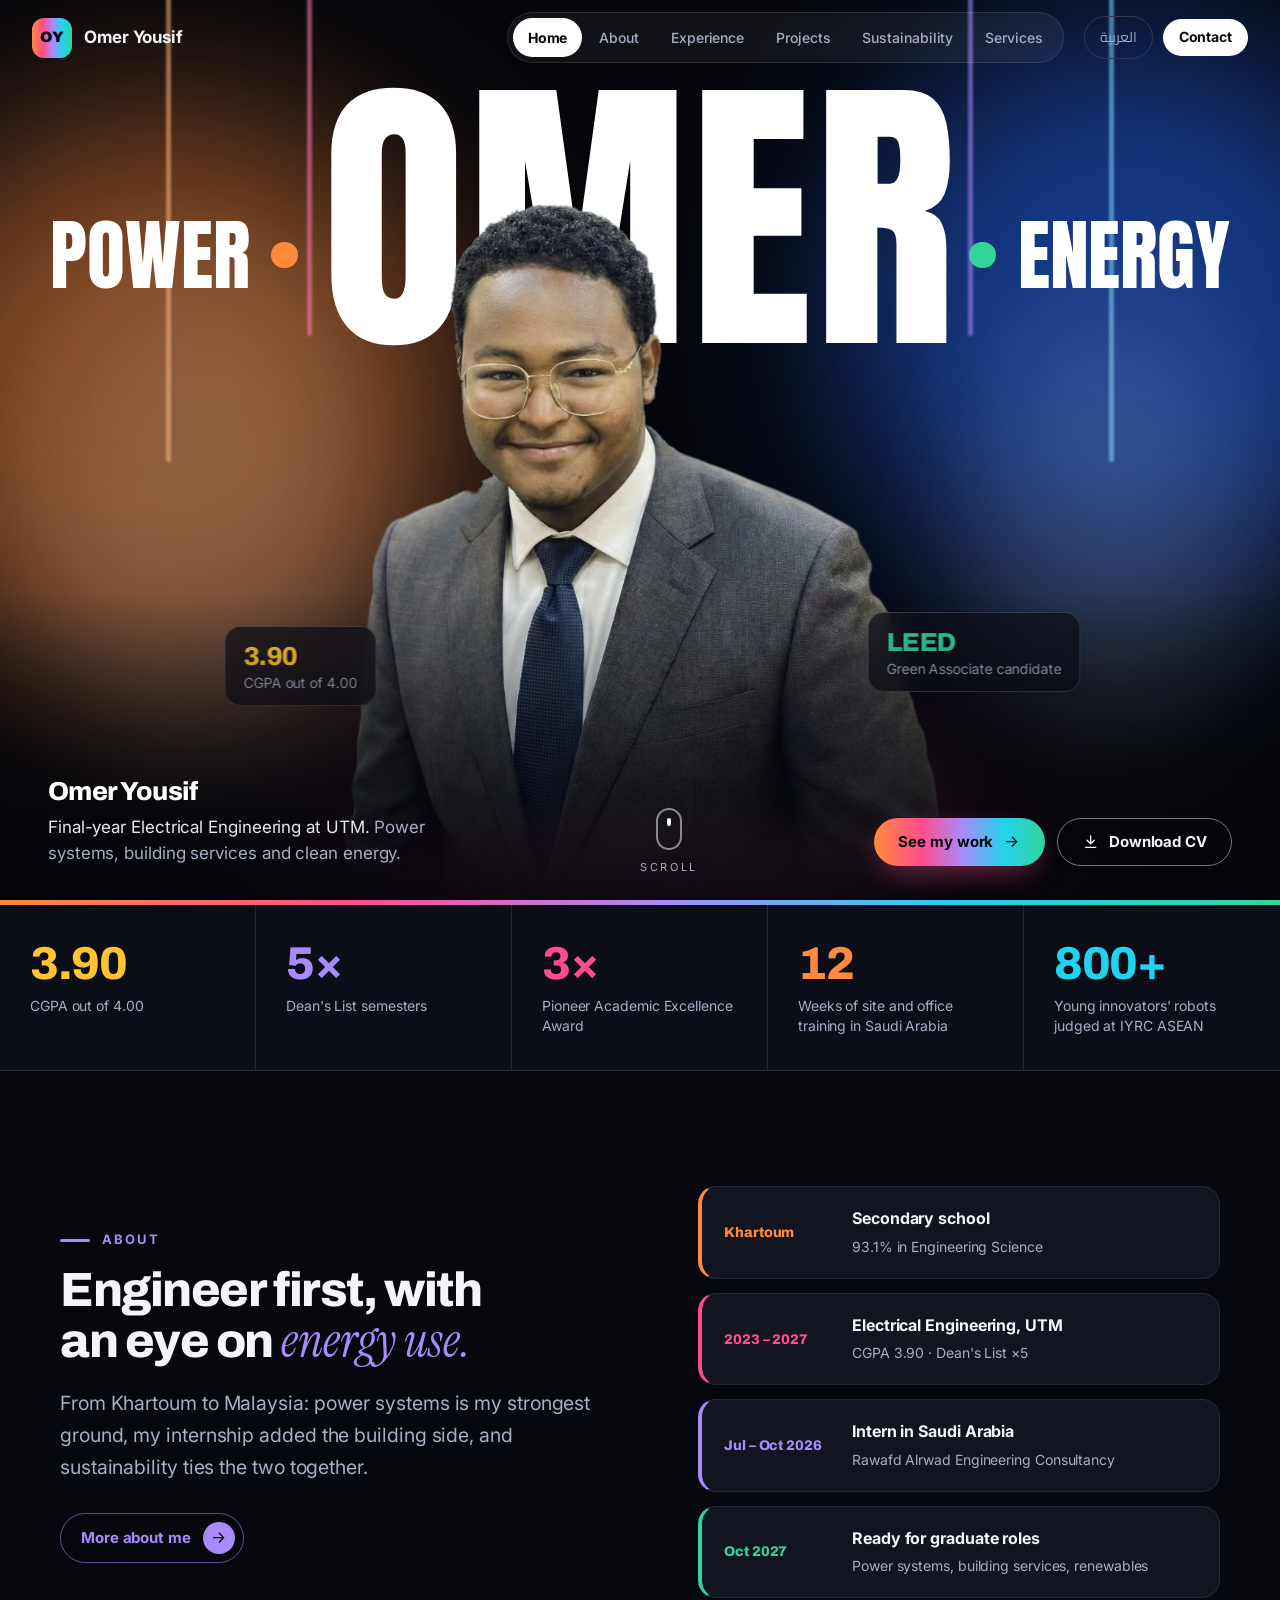
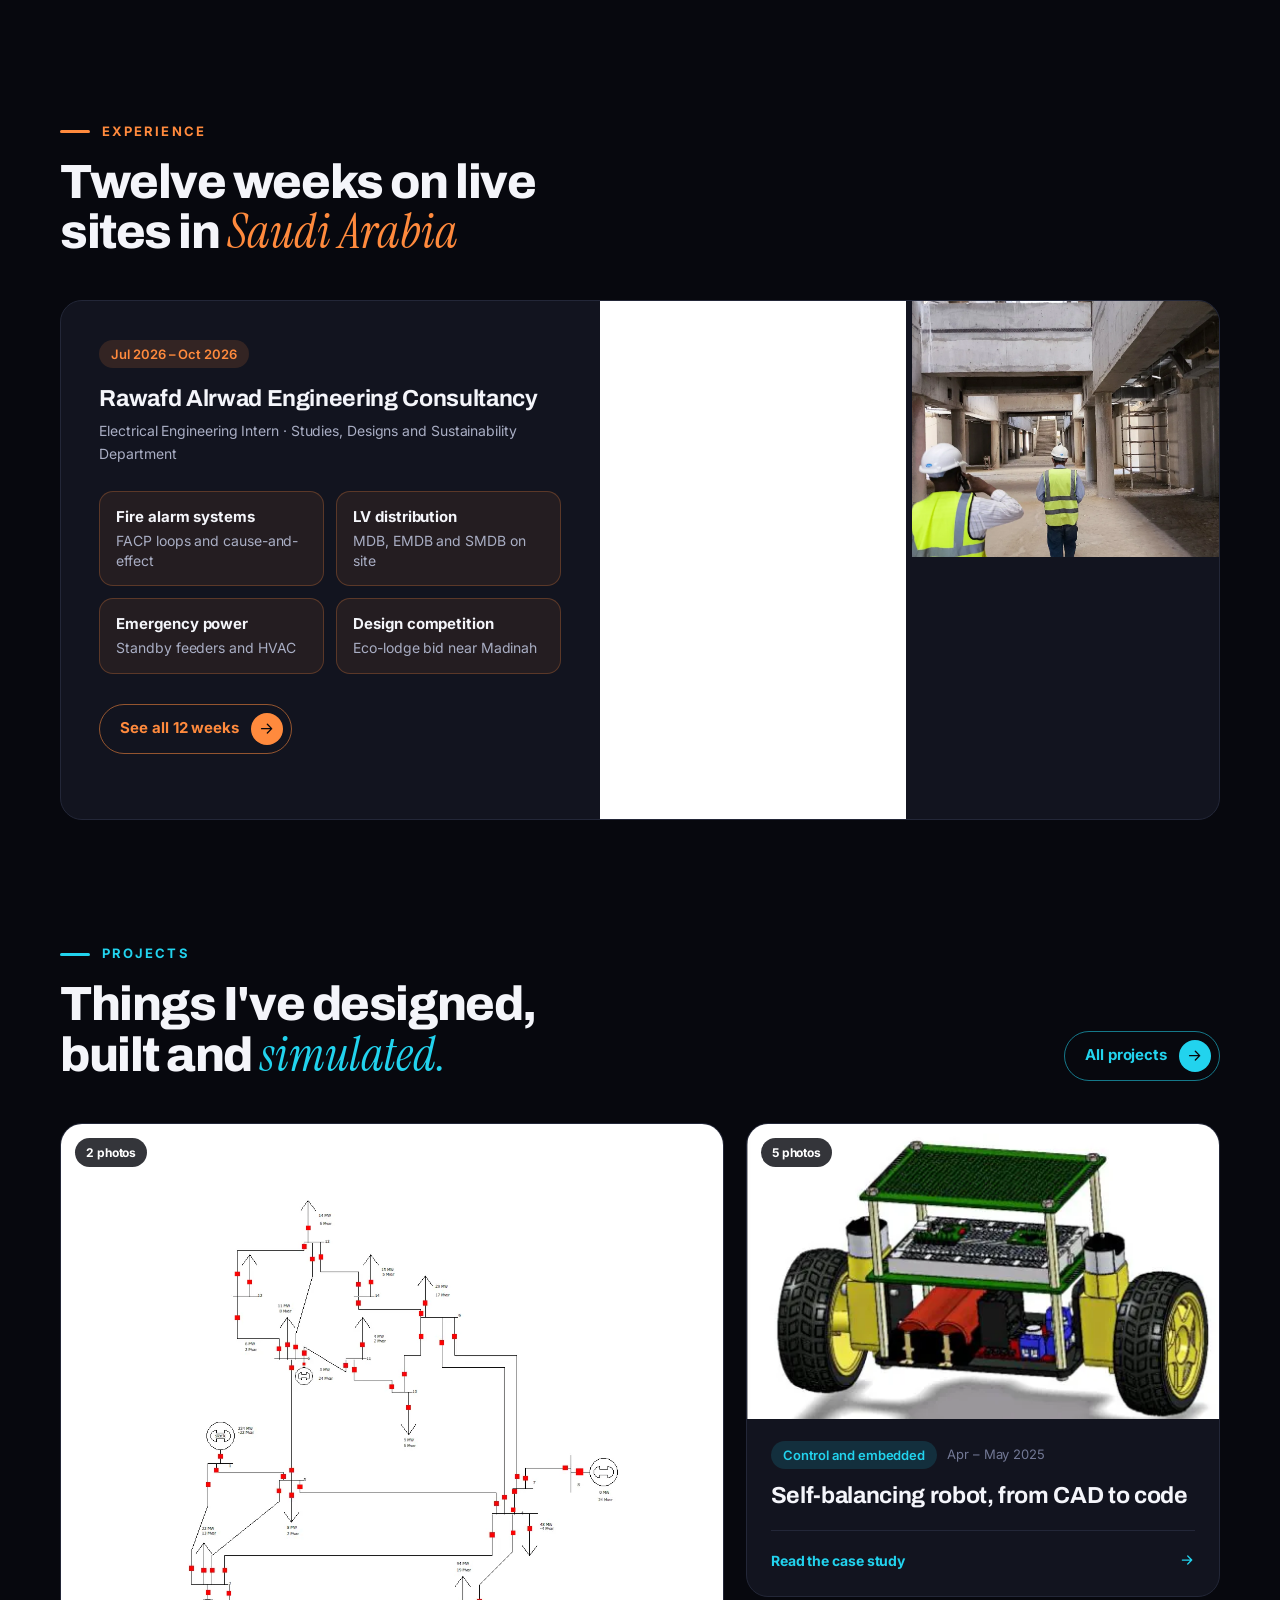
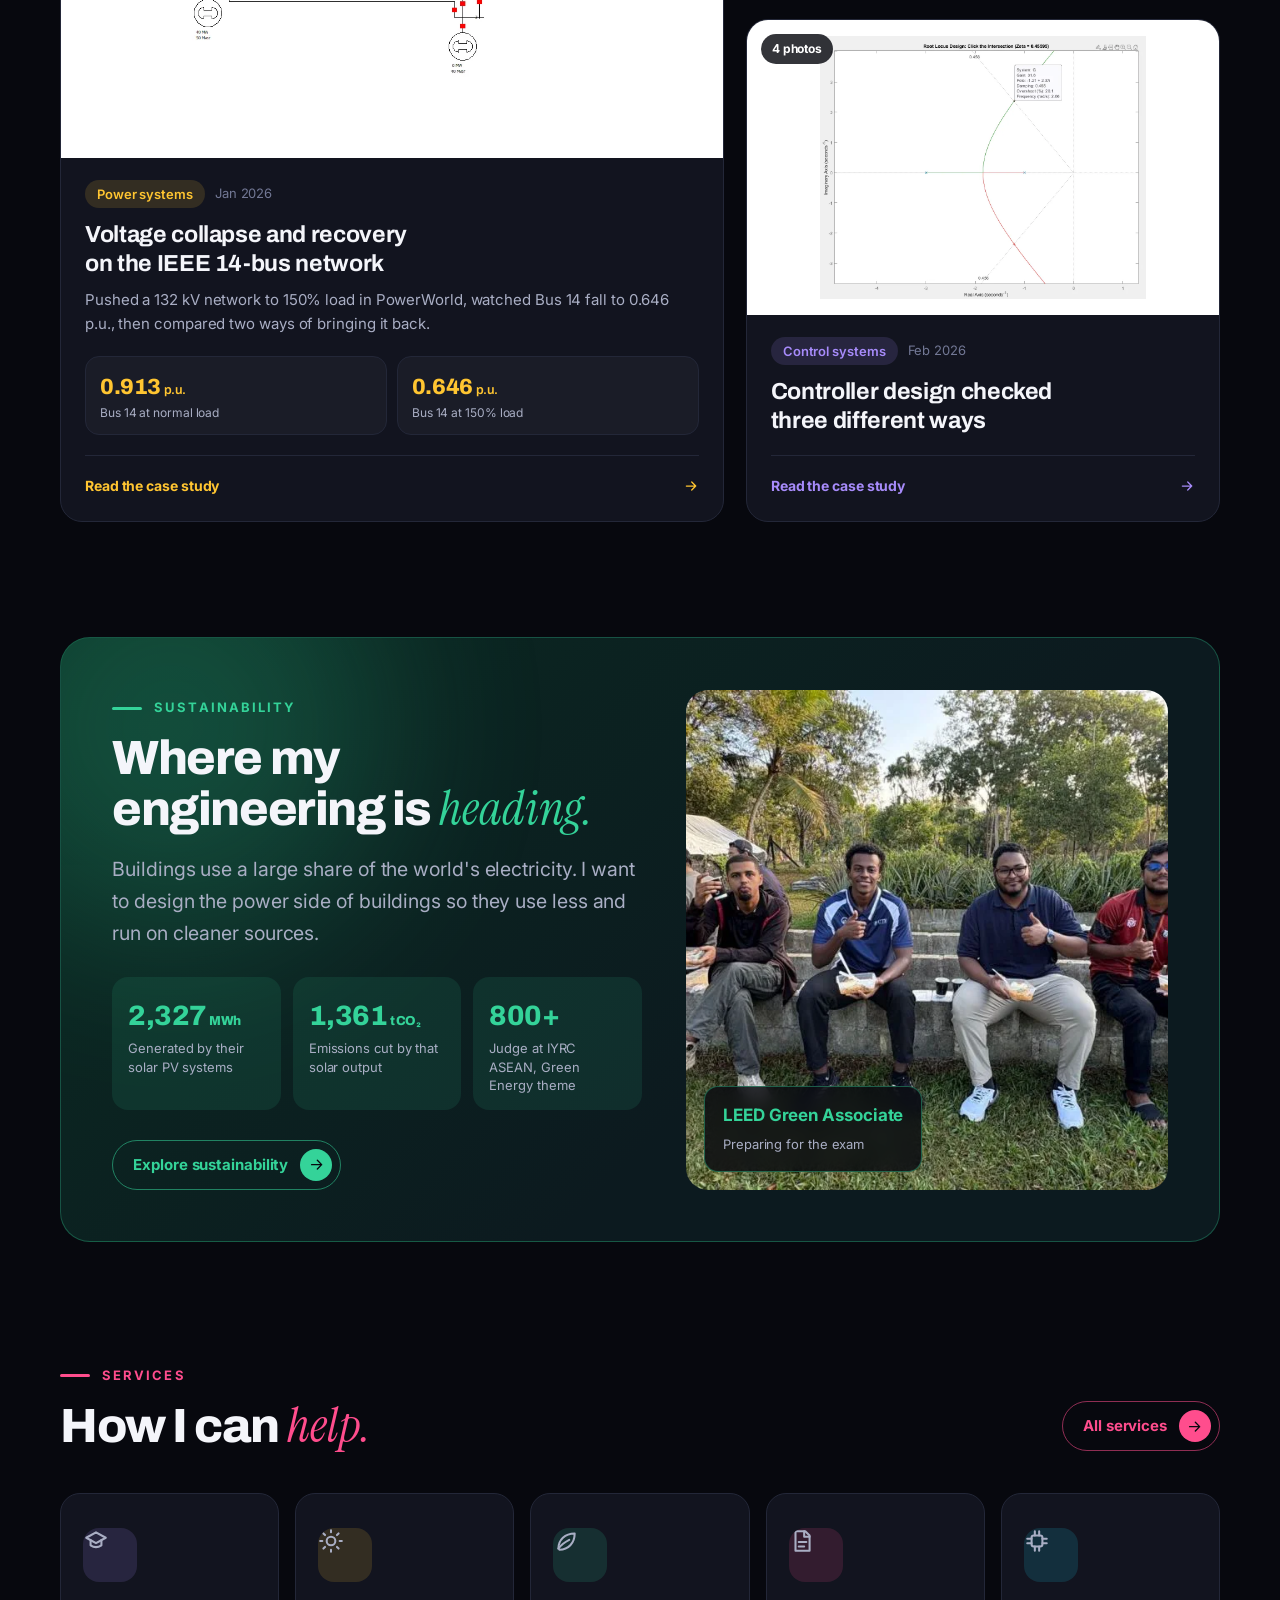
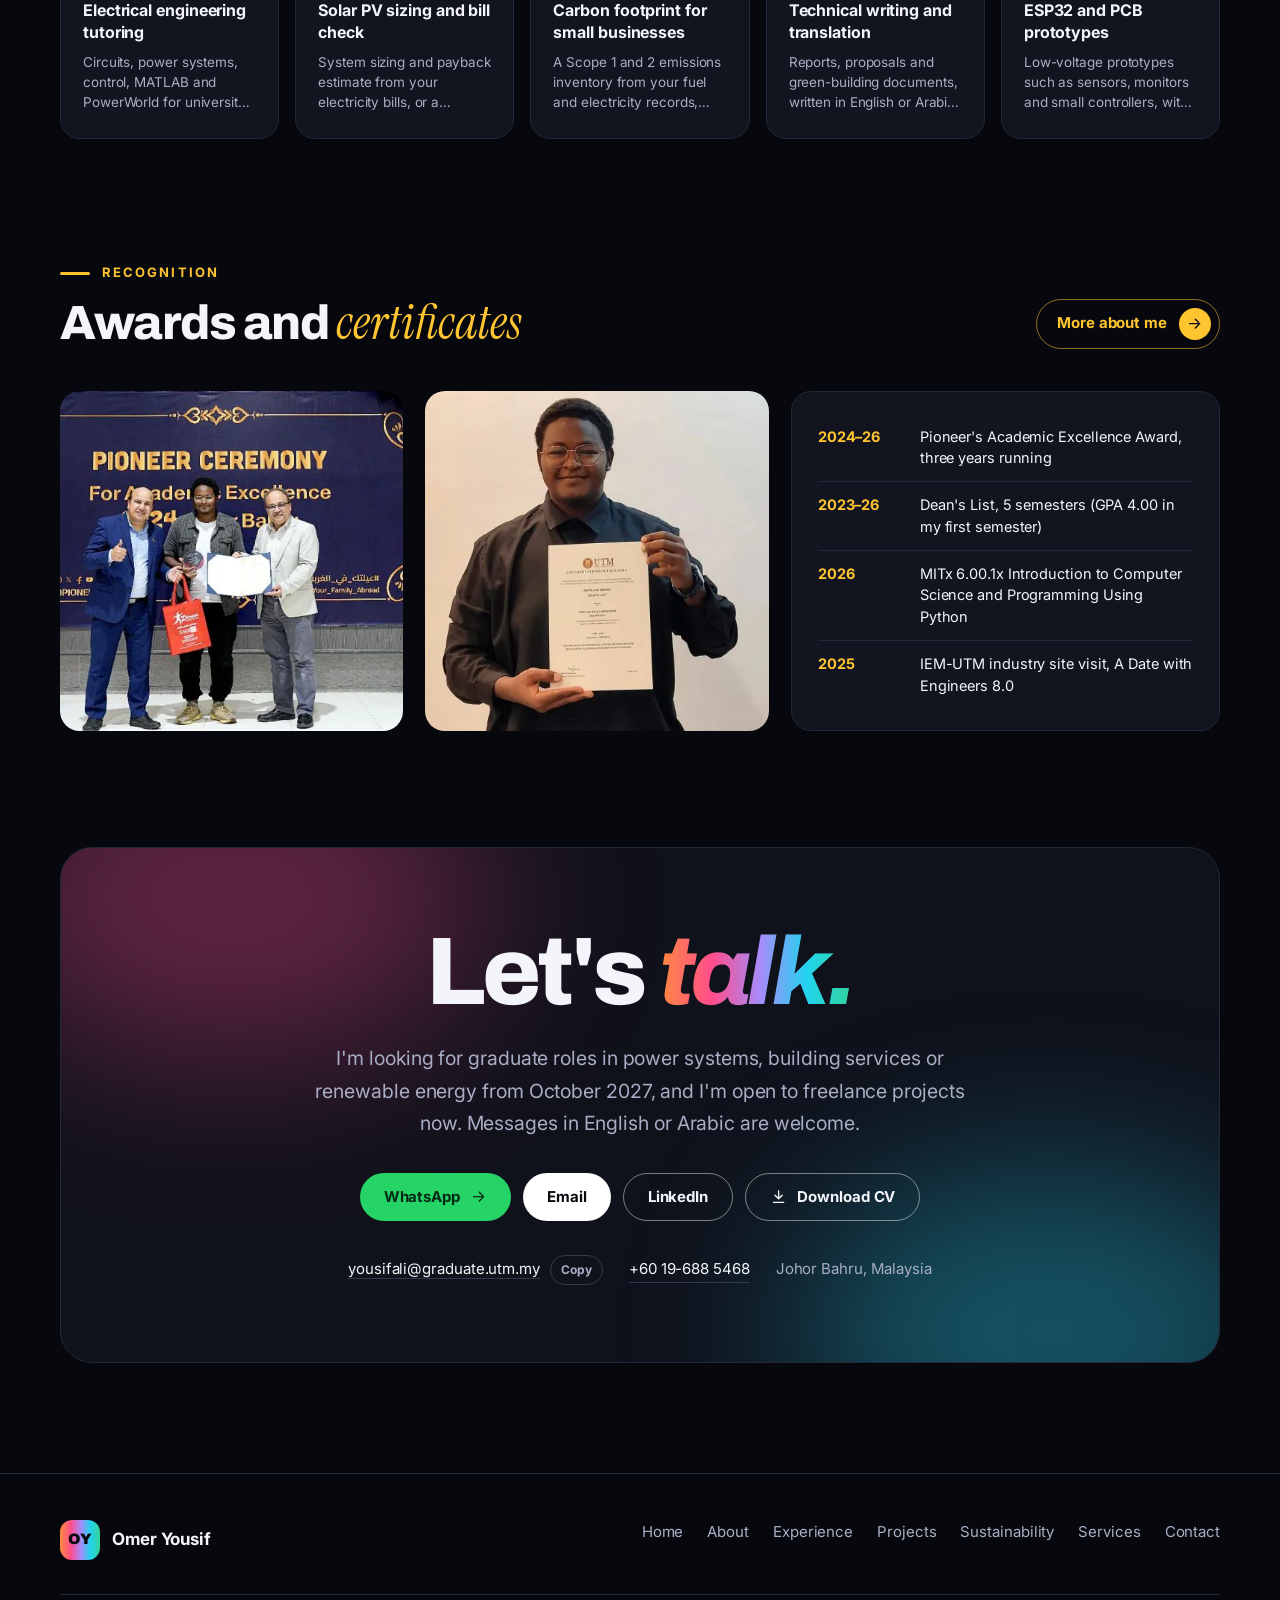
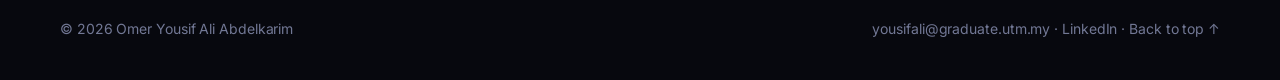
==== index.html @ eba4b4bf "Publish portfolio website" ====
<!doctype html>
<html lang="en" dir="ltr">
<head>
<meta charset="utf-8">
<meta name="viewport" content="width=device-width, initial-scale=1, viewport-fit=cover">
<title>Omer Yousif · Electrical Engineer</title>
<meta name="description" content="Omer Yousif, final-year Electrical Engineering student at Universiti Teknologi Malaysia. Power systems, building services and clean energy.">
<meta name="theme-color" content="#07080E">
<meta property="og:title" content="Omer Yousif · Electrical Engineer">
<meta property="og:description" content="Power systems, building services and clean energy. Final-year Electrical Engineering at UTM.">
<meta property="og:image" content="assets/img/omer-portrait.webp">
<meta property="og:type" content="website">
<link rel="icon" href="data:image/svg+xml,%3Csvg xmlns='http://www.w3.org/2000/svg' viewBox='0 0 64 64'%3E%3Cdefs%3E%3ClinearGradient id='g' x1='0' x2='1'%3E%3Cstop offset='0' stop-color='%23FF8A3D'/%3E%3Cstop offset='.5' stop-color='%23A78BFA'/%3E%3Cstop offset='1' stop-color='%2322D3EE'/%3E%3C/linearGradient%3E%3C/defs%3E%3Crect width='64' height='64' rx='16' fill='url(%23g)'/%3E%3Ctext x='32' y='42' font-family='Arial Black,Arial' font-weight='900' font-size='26' text-anchor='middle' fill='%2307080E'%3EOY%3C/text%3E%3C/svg%3E">
<link rel="preconnect" href="https://fonts.googleapis.com">
<link rel="preconnect" href="https://fonts.gstatic.com" crossorigin>
<link rel="stylesheet" href="https://fonts.googleapis.com/css2?family=Anton&family=Archivo:wght@400..900&family=Cairo:wght@400..1000&family=Instrument+Serif:ital@1&family=Inter:wght@400;500;600;700&display=swap">
<link rel="preload" as="image" href="assets/img/omer-cutout.webp">
<link rel="stylesheet" href="css/style.css?v=3">
</head>
<body data-page="home">
<a class="skip-link" href="#main">Skip to content</a>
<header class="topbar" id="topbar"></header>
<main id="main"></main>
<footer class="footer" id="footer"></footer>

<dialog class="lightbox" id="lightbox" aria-label="Photo viewer">
  <figure class="lightbox__figure">
    <img id="lightboxImg" alt="">
    <figcaption id="lightboxCaption"></figcaption>
  </figure>
  <button class="lightbox__btn lightbox__btn--prev" id="lbPrev" type="button" aria-label="Previous photo"><svg class="icon" viewBox="0 0 24 24" aria-hidden="true"><path d="M15 5l-7 7 7 7"/></svg></button>
  <button class="lightbox__btn lightbox__btn--next" id="lbNext" type="button" aria-label="Next photo"><svg class="icon" viewBox="0 0 24 24" aria-hidden="true"><path d="M9 5l7 7-7 7"/></svg></button>
  <button class="lightbox__close" id="lbClose" type="button" aria-label="Close"><svg class="icon" viewBox="0 0 24 24" aria-hidden="true"><path d="M6 6l12 12M18 6L6 18"/></svg></button>
</dialog>

<noscript><p class="noscript">This site needs JavaScript to show its content.</p></noscript>
<script src="js/content.js?v=3"></script>
<script src="js/main.js?v=3"></script>
</body>
</html>
---- css/style.css ----
/*
  Omer Yousif portfolio styles.
  Concept: a dark stage. The home page opens with the cut-out photo
  standing in front of a giant word, lit by coloured stage lights.
  Every section has its own colour (see the tone classes below),
  and each page takes the colour of its section.
  Colours are tokens below; change them here to restyle the site.
*/

:root {
  --bg: #07080E;
  --bg-2: #0C0E17;
  --card: #12141F;
  --card-2: #181B29;
  --line: #232738;
  --line-2: #33384F;
  --ink: #F4F5FA;
  --ink-2: #A9AEC4;
  --ink-3: #727895;

  --violet: #A78BFA;
  --orange: #FF8A3D;
  --cyan: #22D3EE;
  --green: #34D399;
  --pink: #FF4D8D;
  --yellow: #FFC531;
  --wa: #25D366;
  --grad: linear-gradient(90deg, #FF8A3D, #FF4D8D 28%, #A78BFA 52%, #22D3EE 76%, #34D399);

  --f-display: "Anton", "Cairo", Impact, "Arial Narrow", sans-serif;
  --f-head: "Archivo", "Cairo", "Segoe UI", system-ui, sans-serif;
  --f-body: "Inter", "Cairo", "Segoe UI", system-ui, sans-serif;
  --f-serif: "Instrument Serif", Georgia, serif;

  --hh: 76px;
  --wrap: 1240px;
  --r: 22px;
  --ease: cubic-bezier(.2, .7, .2, 1);

  --c: #fff;
  --c-rgb: 255, 255, 255;
  color-scheme: dark;
}
:lang(ar) {
  --f-display: "Cairo", "Anton", sans-serif;
  --f-head: "Cairo", "Archivo", sans-serif;
  --f-body: "Cairo", "Inter", system-ui, sans-serif;
}

.t-violet { --c: var(--violet); --c-rgb: 167, 139, 250; }
.t-orange { --c: var(--orange); --c-rgb: 255, 138, 61; }
.t-cyan   { --c: var(--cyan);   --c-rgb: 34, 211, 238; }
.t-green  { --c: var(--green);  --c-rgb: 52, 211, 153; }
.t-pink   { --c: var(--pink);   --c-rgb: 255, 77, 141; }
.t-yellow { --c: var(--yellow); --c-rgb: 255, 197, 49; }

/* ---------- Base ---------- */
*, *::before, *::after { box-sizing: border-box; }
html { scroll-behavior: smooth; scroll-padding-top: calc(var(--hh) + 20px); -webkit-text-size-adjust: 100%; background: var(--bg); }
body {
  margin: 0;
  background: var(--bg);
  color: var(--ink);
  font-family: var(--f-body);
  font-size: 17px;
  line-height: 1.65;
  letter-spacing: -.005em;
  text-rendering: optimizeLegibility;
  -webkit-font-smoothing: antialiased;
  overflow-x: hidden;
}
:lang(ar) body, body:lang(ar) { line-height: 1.85; letter-spacing: 0; }
img { max-width: 100%; display: block; }
a { color: inherit; text-decoration: none; }
button { font: inherit; color: inherit; background: none; border: 0; padding: 0; cursor: pointer; }
h1, h2, h3, h4, p, ul, ol, dl, dd, figure { margin: 0; padding: 0; }
ul, ol { list-style: none; }
:focus-visible { outline: 2px solid var(--c, #fff); outline-offset: 3px; border-radius: 6px; }
::selection { background: rgba(var(--c-rgb), .35); }

.wrap {
  width: 100%;
  max-width: var(--wrap);
  margin-inline: auto;
  padding-left: max(40px, env(safe-area-inset-left, 0px));
  padding-right: max(40px, env(safe-area-inset-right, 0px));
}
.skip-link {
  position: absolute; inset-inline-start: 16px; top: -60px; z-index: 100;
  background: #fff; color: #08090F; padding: 10px 16px; border-radius: 10px; font-weight: 700;
}
.skip-link:focus { top: 12px; }
.noscript { padding: 120px 24px; text-align: center; }
.icon { width: 1.15em; height: 1.15em; fill: none; stroke: currentColor; stroke-width: 1.9; stroke-linecap: round; stroke-linejoin: round; flex: none; }
[dir="rtl"] .icon--dir { transform: scaleX(-1); }
bdi { unicode-bidi: isolate; }

/* ---------- Type ---------- */
.eyebrow {
  display: inline-flex; align-items: center; gap: 12px;
  color: var(--c);
  font-size: 13px; font-weight: 700; letter-spacing: .16em; text-transform: uppercase;
}
.eyebrow::before { content: ""; width: 30px; height: 3px; border-radius: 3px; background: currentColor; }
:lang(ar) .eyebrow { letter-spacing: 0; font-size: 15px; }
.h1, .h2, .h3 { font-family: var(--f-head); font-weight: 800; letter-spacing: -.03em; text-wrap: balance; }
.h1 { font-size: clamp(2.6rem, 1.6rem + 3.4vw, 4.5rem); line-height: 1.02; }
.h2 { font-size: clamp(2rem, 1.4rem + 2.1vw, 3rem); line-height: 1.06; }
.h3 { font-size: clamp(1.2rem, 1.05rem + .5vw, 1.5rem); line-height: 1.25; font-weight: 700; letter-spacing: -.015em; }
:lang(ar) .h1, :lang(ar) .h2, :lang(ar) .h3 { letter-spacing: 0; line-height: 1.3; font-weight: 800; }
.h1 em, .h2 em, .h3 em {
  font-family: var(--f-serif); font-style: italic; font-weight: 400; letter-spacing: 0;
  color: var(--c); padding-inline-end: .05em;
}
:lang(ar) .h1 em, :lang(ar) .h2 em, :lang(ar) .h3 em { font-family: var(--f-head); font-style: normal; font-weight: 900; }
.em-grad em, :lang(ar) .em-grad em { background: var(--grad); -webkit-background-clip: text; background-clip: text; color: transparent; }
.lead { font-size: clamp(1.05rem, 1rem + .3vw, 1.22rem); line-height: 1.65; color: var(--ink-2); }
.muted { color: var(--ink-2); }
.small { font-size: 14px; }

/* ---------- Buttons and chips ---------- */
.btn {
  display: inline-flex; align-items: center; justify-content: center; gap: 10px;
  padding: 14px 24px; border-radius: 999px;
  font-weight: 700; font-size: 15px; line-height: 1.2; white-space: nowrap;
  transition: transform .25s var(--ease), box-shadow .25s, background .25s, border-color .25s;
}
.btn:hover { transform: translateY(-2px); }
.btn--grad { background: var(--grad); color: #08090F; box-shadow: 0 10px 30px -10px rgba(255, 77, 141, .6); }
.btn--grad:hover { box-shadow: 0 16px 40px -10px rgba(167, 139, 250, .8); }
.btn--light { background: #fff; color: #08090F; }
.btn--ghost { border: 1.5px solid rgba(255, 255, 255, .45); }
.btn--ghost:hover { border-color: #fff; background: rgba(255, 255, 255, .06); }
.btn--wa { background: var(--wa); color: #062B14; }
.btn--sm { padding: 10px 16px; font-size: 14px; }
.more {
  display: inline-flex; align-items: center; gap: 12px;
  padding: 8px 8px 8px 20px; border-radius: 999px; border: 1.5px solid rgba(var(--c-rgb), .55);
  color: var(--c); font-weight: 700; font-size: 15px; white-space: nowrap;
  transition: background .25s, border-color .25s;
}
[dir="rtl"] .more { padding: 8px 20px 8px 8px; }
.more i { width: 32px; height: 32px; border-radius: 50%; display: grid; place-items: center; background: var(--c); color: #08090F; transition: transform .3s var(--ease); }
.more:hover { background: rgba(var(--c-rgb), .1); border-color: var(--c); }
.more:hover i { transform: translateX(4px); }
[dir="rtl"] .more:hover i { transform: translateX(-4px); }
.chip {
  display: inline-flex; align-items: center; gap: 6px;
  padding: 5px 12px; border-radius: 999px;
  background: rgba(var(--c-rgb), .14); color: var(--c);
  font-size: 13px; font-weight: 600; line-height: 1.4;
}

/* ---------- Top bar ---------- */
.topbar {
  position: fixed; top: 0; inset-inline: 0; z-index: 60;
  height: var(--hh);
  transition: background .35s, border-color .35s, backdrop-filter .35s;
  border-bottom: 1px solid transparent;
}
.topbar.is-solid { background: rgba(7, 8, 14, .82); backdrop-filter: blur(16px) saturate(140%); -webkit-backdrop-filter: blur(16px) saturate(140%); border-color: var(--line); }
.topbar__inner {
  height: 100%; max-width: 1480px; margin-inline: auto;
  display: flex; align-items: center; gap: 20px;
  padding-left: max(32px, env(safe-area-inset-left, 0px)); padding-right: max(32px, env(safe-area-inset-right, 0px));
}
.brand { display: flex; align-items: center; gap: 12px; font-weight: 700; font-size: 17px; white-space: nowrap; }
.brand__mark {
  width: 40px; height: 40px; border-radius: 12px; display: grid; place-items: center;
  background: var(--grad); color: #08090F; font-family: var(--f-head); font-weight: 900; font-size: 15px; letter-spacing: -.02em;
}
.nav {
  margin-inline-start: auto;
  display: flex; gap: 2px; padding: 5px; border-radius: 999px;
  background: rgba(255, 255, 255, .055); border: 1px solid rgba(255, 255, 255, .1);
  font-size: 14px; font-weight: 500;
}
.nav a { padding: 8px 15px; border-radius: 999px; color: var(--ink-2); transition: color .2s, background .2s; white-space: nowrap; }
.nav a:hover { color: #fff; background: rgba(255, 255, 255, .07); }
.nav a[aria-current="page"] { background: var(--c); color: #08090F; font-weight: 700; }
.nav__extra { display: none; }
.topbar__actions { display: flex; align-items: center; gap: 10px; }
.lang-btn { padding: 9px 15px; border-radius: 999px; border: 1px solid var(--line-2); font-size: 14px; color: var(--ink-2); transition: color .2s, border-color .2s; }
.lang-btn:hover { color: #fff; border-color: #fff; }
.lang-btn:lang(ar) { font-family: "Cairo", sans-serif; }
.menu-btn { display: none; width: 44px; height: 44px; border-radius: 12px; border: 1px solid var(--line-2); place-items: center; }
.menu-btn .icon { width: 22px; height: 22px; }

/* ---------- Home: the stage intro ---------- */
.hero {
  position: relative; isolation: isolate; overflow: hidden;
  height: 100vh; height: 100svh; min-height: 640px; max-height: 1100px;
  background: #04050A;
}
.hero__stage { position: absolute; inset: 0; z-index: -1; pointer-events: none; }
.glow { position: absolute; border-radius: 50%; filter: blur(90px); pointer-events: none; }
.hero .glow { animation: pulse 7s ease-in-out infinite alternate; }
.hero .glow--1 { width: 46vw; height: 46vw; max-width: 680px; max-height: 680px; inset-inline-start: -10vw; top: 12%; background: var(--orange); opacity: .5; }
.hero .glow--2 { width: 44vw; height: 44vw; max-width: 660px; max-height: 660px; inset-inline-end: -10vw; top: 4%; background: #2563EB; opacity: .55; animation-delay: -3s; }
.hero .glow--3 { width: 52vw; height: 30vw; inset-inline-start: 26%; bottom: -18vw; background: var(--pink); opacity: .42; animation-delay: -5s; }
.beam { position: absolute; top: -60px; width: 5px; height: 58%; border-radius: 6px; opacity: .55; filter: blur(1px); transform-origin: top center; animation: sway 9s ease-in-out infinite alternate; }
.beam--1 { inset-inline-start: 13%; background: #FFB37A; }
.beam--2 { inset-inline-start: 24%; height: 44%; background: #FF7AB0; animation-delay: -2s; }
.beam--3 { inset-inline-end: 13%; background: #7DD3FC; animation-delay: -4s; }
.beam--4 { inset-inline-end: 24%; height: 44%; background: var(--violet); animation-delay: -6s; }
.smoke { position: absolute; border-radius: 50%; background: rgba(255, 255, 255, .12); filter: blur(60px); animation: drift 16s ease-in-out infinite alternate; }
.smoke--1 { width: 26vw; height: 58%; inset-inline-start: 3%; top: 30%; }
.smoke--2 { width: 22vw; height: 52%; inset-inline-end: 2%; top: 34%; animation-delay: -6s; }
.smoke--3 { width: 36vw; height: 22%; inset-inline-start: 36%; bottom: -4%; animation-delay: -10s; }

.hero__word {
  position: absolute; inset-inline: 0; top: 8%; z-index: 1;
  text-align: center; color: #fff; white-space: nowrap;
  font-family: var(--f-display); font-weight: 400; line-height: 1;
  font-size: min(23vw, 36vh); font-size: min(23vw, 36svh);
  letter-spacing: .01em;
  animation: wordIn 1.2s var(--ease) .1s both;
}
:lang(ar) .hero__word { font-weight: 1000; font-size: min(26vw, 40svh); line-height: .9; top: 5%; letter-spacing: 0; }
.hero__side {
  position: absolute; top: 24%; z-index: 1;
  display: flex; align-items: center; gap: 22px;
  font-family: var(--f-display); font-size: min(6.1vw, 9.8vh); font-size: min(6.1vw, 9.8svh); line-height: 1; color: #fff; white-space: nowrap;
}
:lang(ar) .hero__side { font-weight: 900; top: 22%; }
.hero__side i { width: .34em; height: .34em; border-radius: 50%; flex: none; }
.hero__side--start { inset-inline-start: 3.9vw; animation: sideInStart 1s var(--ease) .55s both; }
.hero__side--end { inset-inline-end: 3.9vw; animation: sideInEnd 1s var(--ease) .55s both; }
.hero__side--start i { background: var(--orange); }
.hero__side--end i { background: var(--green); }

.hero__fig {
  position: absolute; z-index: 2; bottom: 0; left: 50%;
  height: 80%; aspect-ratio: 856 / 980; transform: translateX(-50%);
}
.hero__fig img {
  width: 100%; height: 100%; object-fit: contain; object-position: bottom center;
  animation: riseIn 1.3s var(--ease) .3s both;
}
.badge {
  position: absolute; z-index: 3;
  padding: 12px 18px; border-radius: 16px;
  background: rgba(14, 16, 26, .72); border: 1px solid rgba(255, 255, 255, .18);
  backdrop-filter: blur(12px); -webkit-backdrop-filter: blur(12px);
  font-size: 14px; color: var(--ink-2); line-height: 1.35; white-space: nowrap;
  animation: popIn .7s var(--ease) both, bob 5s ease-in-out infinite;
}
.badge b { display: block; font-family: var(--f-head); font-size: 26px; font-weight: 800; color: var(--c); letter-spacing: -.02em; }
.badge--1 { inset-inline-start: -16%; top: 62%; animation-delay: 1.1s, 2s; }
.badge--2 { inset-inline-end: -20%; top: 60%; animation-delay: 1.25s, 2.6s; }
.hero__shade { position: absolute; inset: auto 0 0; height: 34%; z-index: 3; background: linear-gradient(to bottom, rgba(4, 5, 10, 0), rgba(4, 5, 10, .9)); pointer-events: none; }
.hero__foot {
  position: absolute; z-index: 4; inset-inline: 0; bottom: 34px;
  display: flex; justify-content: space-between; align-items: flex-end; gap: 24px;
  padding-inline: max(48px, env(safe-area-inset-left, 0px));
  animation: fadeUp 1s var(--ease) 1.3s both;
}
.hero__me { max-width: 400px; font-size: 17px; line-height: 1.5; color: #E6E8F2; }
.hero__me b { display: block; font-family: var(--f-head); font-size: 26px; font-weight: 800; letter-spacing: -.02em; color: #fff; margin-bottom: 4px; }
.hero__me span { color: var(--ink-2); }
.hero__cta { display: flex; gap: 12px; flex-wrap: wrap; justify-content: flex-end; }
.hero__scroll {
  position: absolute; z-index: 4; left: 50%; bottom: 24px; transform: translateX(-50%);
  display: flex; flex-direction: column; align-items: center; gap: 8px;
  font-size: 11px; letter-spacing: .24em; text-transform: uppercase; color: var(--ink-2);
  animation: fadeUp 1s var(--ease) 1.5s both;
}
.hero__scroll i { position: relative; width: 26px; height: 42px; border: 2px solid rgba(255, 255, 255, .5); border-radius: 14px; }
.hero__scroll i::after { content: ""; position: absolute; left: 50%; top: 8px; width: 4px; height: 8px; margin-left: -2px; border-radius: 2px; background: #fff; animation: wheel 1.8s ease-in-out infinite; }
.rainbow { height: 5px; background: var(--grad); }

@keyframes wordIn { from { opacity: 0; transform: translateY(50px) scale(.94); letter-spacing: .08em; } to { opacity: 1; transform: none; } }
@keyframes sideInStart { from { opacity: 0; transform: translateX(-60px); } to { opacity: 1; transform: none; } }
@keyframes sideInEnd { from { opacity: 0; transform: translateX(60px); } to { opacity: 1; transform: none; } }
@keyframes riseIn { from { opacity: 0; transform: translateY(70px); } to { opacity: 1; transform: none; } }
@keyframes popIn { from { opacity: 0; transform: scale(.8) translateY(14px); } to { opacity: 1; transform: none; } }
@keyframes bob { 0%, 100% { translate: 0 0; } 50% { translate: 0 -8px; } }
@keyframes fadeUp { from { opacity: 0; transform: translateY(24px); } to { opacity: 1; transform: none; } }
@keyframes pulse { from { opacity: .3; } to { opacity: .6; } }
@keyframes sway { from { rotate: -7deg; } to { rotate: 7deg; } }
@keyframes drift { from { translate: -4vw 0; } to { translate: 4vw -3vh; } }
@keyframes wheel { 0% { opacity: 0; transform: translateY(0); } 30% { opacity: 1; } 100% { opacity: 0; transform: translateY(12px); } }
[dir="rtl"] .hero__side--start { animation-name: sideInEnd; }
[dir="rtl"] .hero__side--end { animation-name: sideInStart; }

/* ---------- Stats ---------- */
.stats { display: grid; grid-template-columns: repeat(5, 1fr); border-bottom: 1px solid var(--line); background: var(--bg-2); }
.stat { padding: 34px 30px; border-inline-end: 1px solid var(--line); }
.stat:last-child { border-inline-end: 0; }
.stat b { display: block; font-family: var(--f-head); font-size: clamp(2.2rem, 1.6rem + 1.6vw, 3rem); font-weight: 800; letter-spacing: -.03em; line-height: 1.1; color: var(--c); }
.stat span { display: block; margin-top: 6px; font-size: 14px; color: var(--ink-2); line-height: 1.45; }

/* ---------- Sections ---------- */
.sec { position: relative; padding-top: clamp(80px, 9vw, 120px); }
.sec-head { display: flex; justify-content: space-between; align-items: flex-end; gap: 30px; margin-bottom: 42px; }
.sec-head .h2 { margin-top: 14px; max-width: 760px; }
.sec-head--center { flex-direction: column; align-items: center; text-align: center; }
.card { background: var(--card); border: 1px solid var(--line); border-radius: var(--r); overflow: hidden; }
.lift { transition: transform .35s var(--ease), border-color .35s, box-shadow .35s; }
.lift:hover { transform: translateY(-6px); border-color: rgba(var(--c-rgb), .6); box-shadow: 0 24px 60px -24px rgba(var(--c-rgb), .5); }

/* Home: about */
.about-sum { display: grid; grid-template-columns: 1.1fr 1fr; gap: 64px; align-items: center; }
.about-sum .h2 { margin: 14px 0 20px; }
.about-sum .more { margin-top: 30px; }
.journey-list { display: grid; gap: 14px; }
.journey-list li { display: flex; gap: 18px; align-items: center; padding: 18px 22px; border-radius: 18px; background: var(--card); border: 1px solid var(--line); border-inline-start: 4px solid var(--c); }
.journey-list em { font-style: normal; font-family: var(--f-head); font-weight: 800; font-size: 14px; width: 110px; flex: none; color: var(--c); }
.journey-list b { display: block; font-size: 16px; }
.journey-list span { font-size: 14px; color: var(--ink-2); }

/* Home: experience */
.exp-card { display: grid; grid-template-columns: 1fr 1.15fr; height: 520px; }
.exp-card__txt { padding: clamp(28px, 3vw, 44px); display: flex; flex-direction: column; align-items: flex-start; }
.exp-card__txt .h3 { margin-top: 16px; }
.facts { display: grid; grid-template-columns: 1fr 1fr; gap: 12px; margin: 26px 0 30px; width: 100%; }
.facts div { padding: 14px 16px; border-radius: 14px; background: rgba(var(--c-rgb), .08); border: 1px solid rgba(var(--c-rgb), .25); font-size: 14px; color: var(--ink-2); line-height: 1.45; }
.facts b { display: block; color: var(--ink); font-size: 15px; margin-bottom: 3px; }
.exp-card__pics { display: grid; grid-template-columns: 1fr 1fr; grid-template-rows: minmax(0, 1fr) minmax(0, 1fr); gap: 6px; min-height: 0; }
.exp-card__pics img { width: 100%; height: 100%; object-fit: cover; min-height: 0; }
.exp-card__pics img:first-child { grid-row: span 2; }
.exp-card__logo { grid-row: span 2; min-height: 0; display: grid; place-items: center; padding: clamp(20px, 3vw, 40px); background: #fff; }
.exp-card__pics .exp-card__logo img { width: 100%; height: auto; max-height: 100%; object-fit: contain; }

/* Project cards (home + projects page) */
.feat { display: grid; grid-template-columns: 1.4fr 1fr; gap: 22px; }
.feat .pcard:first-child { grid-row: span 2; }
.feat .pcard:first-child .pcard__img { aspect-ratio: auto; flex: 1; min-height: 340px; }
.feat .pcard:first-child .pcard__body { flex: none; }
.pcard { display: flex; flex-direction: column; }
.pcard__img { position: relative; aspect-ratio: 16 / 10; background: #fff; overflow: hidden; }
.pcard__img img { width: 100%; height: 100%; object-fit: cover; transition: transform .6s var(--ease); }
.pcard__img.is-figure img { object-fit: contain; padding: 16px; }
.pcard:hover .pcard__img img { transform: scale(1.04); }
.pcard__count { position: absolute; inset-inline-start: 14px; top: 14px; padding: 5px 11px; border-radius: 999px; font-size: 12px; font-weight: 700; background: rgba(8, 9, 15, .82); color: #fff; }
.formula { width: 100%; height: 100%; display: grid; place-items: center; background: linear-gradient(135deg, #4A1638, var(--pink) 130%); color: #fff; font-family: var(--f-serif); font-style: italic; font-size: clamp(2.2rem, 1.5rem + 2vw, 3.4rem); direction: ltr; }
.pcard__body { padding: 22px 24px 24px; display: flex; flex-direction: column; flex: 1; }
.pcard__meta { display: flex; flex-wrap: wrap; gap: 10px; align-items: center; margin-bottom: 12px; font-size: 13px; color: var(--ink-3); }
.pcard__body p { margin-top: 10px; color: var(--ink-2); font-size: 15px; line-height: 1.6; }
.kpis { display: flex; gap: 10px; margin-top: 20px; }
.kpis div { flex: 1; min-width: 0; padding: 12px 14px; border-radius: 14px; background: rgba(255, 255, 255, .035); border: 1px solid var(--line); }
.kpis b { display: block; font-family: var(--f-head); font-size: 22px; font-weight: 800; color: var(--c); letter-spacing: -.02em; }
.kpis b small { font-size: 13px; font-weight: 600; margin-inline-start: 3px; }
.kpis span { display: block; font-size: 12px; line-height: 1.4; color: var(--ink-2); }
.pcard__read { margin-top: auto; padding-top: 18px; display: flex; justify-content: space-between; align-items: center; font-weight: 700; font-size: 14px; color: var(--c); }
.pcard__body > .pcard__read { border-top: 1px solid var(--line); margin-top: 20px; }
.pgrid { display: grid; grid-template-columns: repeat(3, 1fr); gap: 24px; }
.pgrid .pcard.is-hidden { display: none; }

/* Home: sustainability panel */
.sus-panel { position: relative; overflow: hidden; border-radius: 30px; padding: clamp(28px, 4vw, 52px); display: grid; grid-template-columns: 1.1fr 1fr; gap: 44px; background: linear-gradient(135deg, #0A2B22, #0C1A1F 62%); border: 1px solid rgba(52, 211, 153, .3); }
.sus-panel .h2 { margin: 14px 0 18px; }
.nums { display: grid; grid-template-columns: repeat(3, 1fr); gap: 12px; margin: 28px 0 30px; }
.nums div { padding: 16px; border-radius: 16px; background: rgba(var(--c-rgb), .1); }
.nums b { display: block; font-family: var(--f-head); font-size: 28px; font-weight: 800; color: var(--c); letter-spacing: -.02em; }
.nums b small { font-size: 13px; margin-inline-start: 3px; }
.nums span { font-size: 13px; color: var(--ink-2); line-height: 1.4; display: block; }
.sus-panel__photo { position: relative; border-radius: 22px; overflow: hidden; min-height: 320px; }
.sus-panel__photo img { position: absolute; inset: 0; width: 100%; height: 100%; object-fit: cover; }
.leed-tag { position: absolute; inset-inline-start: 18px; bottom: 18px; padding: 14px 18px; border-radius: 14px; background: rgba(8, 9, 15, .82); border: 1px solid rgba(52, 211, 153, .4); backdrop-filter: blur(8px); }
.leed-tag b { color: var(--green); display: block; }
.leed-tag span { font-size: 13px; color: var(--ink-2); }

/* Services cards */
.svc-row { display: grid; grid-template-columns: repeat(5, 1fr); gap: 16px; }
.svc { padding: 26px 22px; border-radius: 20px; background: var(--card); border: 1px solid var(--line); display: flex; flex-direction: column; }
.svc__ic { width: 54px; height: 54px; border-radius: 16px; display: grid; place-items: center; margin-bottom: 18px; background: rgba(var(--c-rgb), .14); color: var(--c); flex: none; }
.svc__ic .icon { width: 26px; height: 26px; }
.svc b { display: block; font-size: 16px; line-height: 1.35; }
.svc span { display: -webkit-box; -webkit-box-orient: vertical; -webkit-line-clamp: 3; overflow: hidden; margin-top: 8px; font-size: 13.5px; color: var(--ink-2); line-height: 1.5; }

/* Recognition */
.recog { display: grid; grid-template-columns: 1fr 1fr 1.25fr; gap: 22px; }
.recog__photo { border-radius: 20px; overflow: hidden; min-height: 280px; position: relative; }
.recog__photo img { position: absolute; inset: 0; width: 100%; height: 100%; object-fit: cover; }
.ledger { padding: 22px 26px; border-radius: 20px; background: var(--card); border: 1px solid var(--line); }
.ledger li { display: flex; gap: 16px; padding: 12px 0; border-bottom: 1px solid var(--line); font-size: 14.5px; line-height: 1.5; }
.ledger li:last-child { border-bottom: 0; }
.ledger em { font-style: normal; color: var(--c); font-weight: 700; width: 86px; flex: none; }
.ledger .h3 { margin-bottom: 6px; }

/* Contact */
.contact { position: relative; overflow: hidden; margin-top: clamp(80px, 9vw, 120px); border-radius: 32px; padding: clamp(40px, 6vw, 80px) clamp(22px, 5vw, 70px); text-align: center; background: #0F111B; border: 1px solid var(--line); }
.contact__big { font-family: var(--f-head); font-weight: 800; font-size: clamp(3.2rem, 2rem + 5vw, 6rem); line-height: 1; letter-spacing: -.04em; }
:lang(ar) .contact__big { letter-spacing: 0; line-height: 1.3; }
.contact .lead { max-width: 660px; margin: 22px auto 0; }
.contact__ways { display: flex; justify-content: center; flex-wrap: wrap; gap: 12px; margin-top: 34px; }
.contact__list { display: flex; justify-content: center; flex-wrap: wrap; gap: 10px 26px; margin-top: 34px; font-size: 15px; color: var(--ink-2); }
.contact__list li { display: flex; align-items: center; gap: 10px; }
.contact__list a { color: var(--ink); border-bottom: 1px solid var(--line-2); }
.contact__list a:hover { border-color: #fff; }
.copy-btn { font-size: 12px; font-weight: 700; padding: 4px 10px; border-radius: 999px; border: 1px solid var(--line-2); color: var(--ink-2); }
.copy-btn:hover { color: #fff; border-color: #fff; }

/* ---------- Inner page hero ---------- */
.page-hero { position: relative; overflow: hidden; padding: calc(var(--hh) + clamp(44px, 6vw, 80px)) 0 clamp(50px, 6vw, 80px); border-bottom: 1px solid var(--line); background: linear-gradient(165deg, rgba(var(--c-rgb), .16) 0%, rgba(7, 8, 14, 0) 55%), var(--bg); }
.page-hero > .glow { width: 620px; height: 480px; inset-inline-end: -140px; top: -180px; background: var(--c); opacity: .26; }
.page-hero .wrap { position: relative; }
.crumbs { font-size: 14px; color: var(--ink-3); margin-bottom: 24px; }
.crumbs a { color: var(--ink-2); }
.crumbs a:hover { color: #fff; }
.page-hero .h1 { margin-top: 16px; max-width: 920px; }
.page-hero .lead { margin-top: 20px; max-width: 700px; }
.split { display: grid; grid-template-columns: 1.1fr 1fr; gap: clamp(36px, 5vw, 64px); align-items: center; }

/* Projects page */
.filters { display: flex; flex-wrap: wrap; gap: 10px; margin-top: 34px; }
.filters button { padding: 10px 18px; border-radius: 999px; font-size: 14px; font-weight: 600; border: 1px solid var(--line-2); color: var(--ink-2); transition: all .2s; }
.filters button:hover { color: #fff; border-color: #fff; }
.filters button[aria-pressed="true"] { background: var(--c); border-color: var(--c); color: #08090F; }

/* Project page */
.p-cover { border-radius: 26px; overflow: hidden; background: #fff; border: 1px solid var(--line); aspect-ratio: 4 / 3; box-shadow: 0 40px 90px -40px rgba(var(--c-rgb), .55); }
.p-cover img { width: 100%; height: 100%; object-fit: cover; }
.p-cover.is-figure img { object-fit: contain; padding: 18px; }
.p-cover .formula { font-size: clamp(3rem, 2rem + 3vw, 5rem); }
.meta-grid { display: grid; grid-template-columns: 1fr 1fr; gap: 12px; margin-top: 28px; }
.meta-grid div { padding: 14px 16px; border-radius: 14px; background: var(--card); border: 1px solid var(--line); font-size: 14px; line-height: 1.5; }
.meta-grid dt { font-size: 12px; letter-spacing: .1em; text-transform: uppercase; color: var(--ink-3); margin-bottom: 4px; }
:lang(ar) .meta-grid dt { letter-spacing: 0; font-size: 13px; }
.tools { display: flex; flex-wrap: wrap; gap: 8px; margin-top: 16px; }
.tools span { font-size: 13px; padding: 6px 12px; border-radius: 999px; background: rgba(var(--c-rgb), .1); color: var(--c); border: 1px solid rgba(var(--c-rgb), .25); }
.kpi-row { display: grid; grid-template-columns: repeat(auto-fit, minmax(200px, 1fr)); gap: 18px; margin-top: clamp(50px, 6vw, 70px); }
.kpi { padding: 24px; border-radius: 20px; background: var(--card); border: 1px solid var(--line); }
.kpi b { display: block; font-family: var(--f-head); font-size: clamp(2rem, 1.6rem + 1vw, 2.6rem); font-weight: 800; letter-spacing: -.03em; line-height: 1.1; color: var(--c); }
.kpi b small { font-size: .45em; font-weight: 600; margin-inline-start: 4px; letter-spacing: 0; }
.kpi span { display: block; margin-top: 6px; color: var(--ink-2); font-size: 14px; line-height: 1.45; }
.block { margin-top: clamp(70px, 8vw, 100px); display: grid; grid-template-columns: 260px 1fr; gap: 50px; align-items: start; }
.block > .h2 { position: sticky; top: calc(var(--hh) + 24px); }
.block__lead { font-size: clamp(1.1rem, 1rem + .4vw, 1.3rem); line-height: 1.65; color: #D6D9E6; }
.steps { display: grid; gap: 20px; counter-reset: step; }
.step { display: grid; grid-template-columns: 1fr 1fr; border-radius: 22px; overflow: hidden; background: var(--card); border: 1px solid var(--line); }
.step:nth-child(even) .step__txt { order: 2; }
.step.no-img { grid-template-columns: 1fr; }
.step__txt { padding: 30px; display: flex; flex-direction: column; justify-content: center; }
.step__num { width: 44px; height: 44px; border-radius: 14px; display: grid; place-items: center; margin-bottom: 16px; font-family: var(--f-head); font-weight: 800; font-size: 18px; color: #08090F; background: var(--c); }
.step__txt p { color: #D6D9E6; line-height: 1.65; font-size: 16.5px; }
.step__img { position: relative; min-height: 250px; background: #fff; border: 0; padding: 0; display: block; width: 100%; }
.step__img img { position: absolute; inset: 0; width: 100%; height: 100%; object-fit: cover; }
.step__img.is-figure img { object-fit: contain; padding: 14px; }
.results { display: grid; gap: 14px; }
.results li { display: flex; gap: 16px; align-items: flex-start; padding: 20px 24px; border-radius: 18px; background: rgba(52, 211, 153, .08); border: 1px solid rgba(52, 211, 153, .3); font-size: 17px; line-height: 1.55; }
.results i { flex: none; width: 28px; height: 28px; border-radius: 50%; display: grid; place-items: center; background: var(--green); color: #08090F; margin-top: 1px; }
.results i .icon { width: 16px; height: 16px; stroke-width: 3; }
.gal { display: grid; grid-template-columns: repeat(auto-fill, minmax(240px, 1fr)); grid-auto-rows: 220px; gap: 12px; }
.gal button { position: relative; border-radius: 18px; overflow: hidden; background: #fff; }
.gal button:first-child { grid-column: span 2; grid-row: span 2; }
.gal img { width: 100%; height: 100%; object-fit: cover; transition: transform .6s var(--ease); }
.gal .is-figure img { object-fit: contain; padding: 12px; }
.gal--few { grid-template-columns: repeat(auto-fit, minmax(260px, 1fr)); grid-auto-rows: 340px; }
.gal--few button:first-child { grid-column: auto; grid-row: auto; }
.gal--uniform { grid-template-columns: repeat(var(--cols, 3), 1fr); grid-auto-rows: 250px; }
.gal--uniform button:first-child { grid-column: auto; grid-row: auto; }
.gal button:hover img { transform: scale(1.05); }
.gal figcaption, .cap { position: absolute; inset-inline: 10px; bottom: 10px; padding: 7px 12px; border-radius: 10px; background: rgba(8, 9, 15, .78); font-size: 13px; line-height: 1.4; text-align: start; color: #fff; }
.chart { margin-top: 22px; padding: 26px; border-radius: 22px; background: var(--card); border: 1px solid var(--line); }
.chart h3 { font-size: 16px; font-weight: 700; margin-bottom: 10px; }
.chart__scroll { overflow-x: auto; }
.chart svg { width: 100%; max-width: 760px; min-width: 560px; height: auto; display: block; margin-inline: auto; }
.chart .grid { stroke: var(--line); stroke-width: 1; }
.chart .ref { stroke: var(--yellow); stroke-width: 1.5; stroke-dasharray: 5 5; }
.chart .stem { stroke: var(--line-2); stroke-width: 2; }
.chart .axis-lbl { fill: var(--ink-3); font-size: 12px; font-family: var(--f-body); }
.chart .row-lbl { fill: var(--ink-2); font-size: 13px; font-family: var(--f-body); }
.chart .val-lbl { fill: var(--ink); font-size: 12px; font-weight: 700; font-family: var(--f-body); }
.chart .dot--neutral { fill: var(--cyan); }
.chart .dot--bad { fill: var(--pink); }
.chart .dot--good { fill: var(--green); }
.nextprev { display: grid; grid-template-columns: 1fr 1fr; gap: 20px; margin-top: clamp(70px, 8vw, 100px); }
.nextprev a { display: block; padding: 28px; border-radius: 22px; background: var(--card); border: 1px solid var(--line); }
.nextprev small { font-size: 13px; color: var(--ink-3); display: flex; align-items: center; gap: 8px; }
.nextprev b { display: block; margin-top: 8px; font-family: var(--f-head); font-size: 20px; line-height: 1.3; }
.nextprev a:last-child { text-align: end; }
.nextprev a:last-child small { justify-content: flex-end; }
.nextprev a:last-child b { color: var(--c); }

/* Experience page */
.exp-meta { display: grid; grid-template-columns: repeat(4, 1fr); gap: 12px; margin-top: 34px; }
.exp-meta div { padding: 16px 18px; border-radius: 16px; background: rgba(255, 255, 255, .04); border: 1px solid var(--line); font-size: 15px; line-height: 1.45; }
.exp-meta dt { font-size: 12px; letter-spacing: .1em; text-transform: uppercase; color: var(--c); margin-bottom: 4px; font-weight: 700; }
:lang(ar) .exp-meta dt { letter-spacing: 0; font-size: 13px; }
.weeks { position: relative; display: grid; gap: 16px; }
.weeks::before { content: ""; position: absolute; inset-inline-start: 39px; top: 20px; bottom: 20px; width: 2px; background: linear-gradient(var(--orange), var(--pink), var(--violet), var(--cyan)); opacity: .6; }
.week { position: relative; display: grid; grid-template-columns: 80px 1fr; gap: 24px; align-items: start; }
.week__no { position: relative; z-index: 1; width: 80px; height: 80px; border-radius: 22px; display: grid; place-items: center; text-align: center; background: var(--card-2); border: 1px solid rgba(var(--c-rgb), .5); line-height: 1.1; }
.week__no small { display: block; font-size: 11px; color: var(--ink-3); letter-spacing: .1em; text-transform: uppercase; }
:lang(ar) .week__no small { letter-spacing: 0; font-size: 12px; }
.week__no b { display: block; font-family: var(--f-head); font-size: 22px; font-weight: 800; color: var(--c); }
.week__body { padding: 24px 26px; border-radius: 20px; background: var(--card); border: 1px solid var(--line); }
.week__body p { margin-top: 8px; color: var(--ink-2); line-height: 1.65; }
.week__pics { display: flex; flex-wrap: wrap; gap: 10px; margin-top: 18px; }
.week__pics button { width: 118px; height: 84px; border-radius: 12px; overflow: hidden; border: 1px solid var(--line-2); transition: transform .25s var(--ease), border-color .25s; }
.week__pics button:hover { transform: translateY(-3px); border-color: var(--c); }
.week__pics img { width: 100%; height: 100%; object-fit: cover; }
.zoomable.is-figure { background: #fff; }
.week__pics .is-figure img { object-fit: contain; padding: 4px; }
.masonry .is-figure img { padding: 12px; }
.exp-logo { justify-self: end; width: 100%; max-width: 440px; padding: 30px 36px; border-radius: 24px; background: #fff; box-shadow: 0 30px 80px -30px rgba(var(--c-rgb), .6); }
.exp-logo img { width: 100%; height: auto; }
.split > .exp-meta { grid-column: 1 / -1; margin-top: 0; }
.masonry { columns: 3 260px; column-gap: 14px; }
.masonry button { display: block; width: 100%; margin-bottom: 14px; break-inside: avoid; border-radius: 18px; overflow: hidden; position: relative; }
.masonry img { width: 100%; height: auto; transition: transform .6s var(--ease); }
.masonry button:hover img { transform: scale(1.04); }

/* Sustainability page */
.collage { display: grid; grid-template-columns: 1fr 1fr; grid-template-rows: 210px 210px; gap: 12px; }
.collage button { border-radius: 18px; overflow: hidden; position: relative; }
.collage button:first-child { grid-row: span 2; }
.collage img { width: 100%; height: 100%; object-fit: cover; }
.leed-row { display: grid; grid-template-columns: 1fr 2fr; gap: 22px; margin-top: clamp(50px, 6vw, 70px); }
.leed-badge { position: relative; overflow: hidden; padding: 34px; border-radius: 24px; background: linear-gradient(135deg, #10B981, #065F46); color: #fff; }
.leed-badge .glow { width: 220px; height: 220px; inset-inline-end: -60px; top: -60px; background: #FDE047; opacity: .35; }
.leed-badge h3 { position: relative; font-family: var(--f-head); font-size: 30px; font-weight: 800; letter-spacing: -.02em; margin: 14px 0 10px; line-height: 1.15; }
.leed-badge p { position: relative; opacity: .92; line-height: 1.6; }
.leed-status { position: relative; display: inline-flex; align-items: center; gap: 8px; font-size: 13px; font-weight: 700; padding: 6px 12px; border-radius: 999px; background: rgba(255, 255, 255, .2); }
.leed-status i { width: 8px; height: 8px; border-radius: 50%; background: #FDE047; }
.figs { padding: 30px; border-radius: 24px; background: var(--card); border: 1px solid var(--line); }
.figs__row { display: grid; grid-template-columns: repeat(3, 1fr); gap: 14px; margin-top: 20px; }
.figs__row div { padding: 20px; border-radius: 18px; background: rgba(var(--c-rgb), .1); }
.figs__row b { display: block; font-family: var(--f-head); font-size: clamp(1.9rem, 1.5rem + 1vw, 2.5rem); font-weight: 800; color: var(--c); letter-spacing: -.02em; line-height: 1.15; }
.figs__row b small { font-size: 15px; font-weight: 600; margin-inline-start: 4px; letter-spacing: 0; }
.figs__row span { font-size: 14px; color: var(--ink-2); line-height: 1.45; display: block; margin-top: 4px; }
.figs__note { margin-top: 14px; font-size: 13px; color: var(--ink-3); }
.tl { position: relative; margin-top: 10px; }
.tl::before { content: ""; position: absolute; left: 50%; top: 0; bottom: 0; width: 3px; margin-left: -1.5px; border-radius: 3px; background: linear-gradient(var(--green), var(--cyan), var(--violet)); }
.tl-item { position: relative; display: grid; grid-template-columns: 1fr 1fr; gap: 90px; align-items: center; padding: 26px 0; }
.tl-item::after { content: ""; position: absolute; left: 50%; top: 50%; width: 22px; height: 22px; margin: -11px 0 0 -11px; border-radius: 50%; background: var(--bg); border: 4px solid var(--green); box-shadow: 0 0 0 6px rgba(52, 211, 153, .15); }
.tl-item:nth-child(odd) .tl-item__pic { order: 2; }
.tl-item__pic { position: relative; display: block; width: 100%; border-radius: 22px; overflow: hidden; aspect-ratio: 16 / 10; }
.tl-item__pic img { width: 100%; height: 100%; object-fit: cover; object-position: center 30%; transition: transform .6s var(--ease); }
.tl-item__pic:hover img { transform: scale(1.04); }
.tl-item__pic .pcard__count { inset-inline-start: auto; inset-inline-end: 14px; }
.tl-item__logo { display: grid; place-items: center; aspect-ratio: 16 / 10; border-radius: 22px; background: #fff; box-shadow: 0 30px 70px -35px rgba(52, 211, 153, .6); }
.tl-item__logo img { max-height: 82%; max-width: 70%; width: auto; height: auto; }
.tl-item__art { display: grid; place-items: center; aspect-ratio: 16 / 10; border-radius: 22px; background: radial-gradient(circle at 30% 30%, rgba(52, 211, 153, .5), rgba(6, 95, 70, .4) 45%, var(--card) 80%); border: 1px solid rgba(52, 211, 153, .3); color: var(--green); }
.tl-item__art .icon { width: 72px; height: 72px; stroke-width: 1.4; }
.tl-item__date { font-size: 14px; font-weight: 700; color: var(--green); }
.tl-item .h3 { margin: 8px 0 10px; }
.tl-item p { color: var(--ink-2); line-height: 1.65; font-size: 16.5px; }

/* Services page */
.note { display: flex; gap: 14px; align-items: center; margin-top: 28px; padding: 16px 20px; border-radius: 16px; background: rgba(255, 197, 49, .08); border: 1px solid rgba(255, 197, 49, .3); font-size: 15px; color: #F5E3A8; max-width: 780px; line-height: 1.5; }
.note b { flex: none; width: 30px; height: 30px; border-radius: 50%; background: var(--yellow); color: #08090F; display: grid; place-items: center; }
.svc-grid { display: grid; grid-template-columns: repeat(2, 1fr); gap: 22px; }
.svc-card { position: relative; overflow: hidden; padding: 34px; border-radius: 24px; background: var(--card); border: 1px solid var(--line); display: flex; flex-direction: column; align-items: flex-start; }
.svc-card .svc__ic { width: 62px; height: 62px; border-radius: 18px; margin-bottom: 22px; }
.svc-card .svc__ic .icon { width: 30px; height: 30px; }
.svc-card p { color: var(--ink-2); line-height: 1.65; margin: 12px 0 26px; }
.svc-card .price { margin: -12px 0 22px; font-weight: 700; color: var(--c); }
.svc-card .btn { margin-top: auto; }
.svc-card.is-wide { grid-column: span 2; flex-direction: row; gap: 40px; align-items: center; }
.svc-card.is-wide .svc__ic { width: 96px; height: 96px; border-radius: 28px; margin: 0; }
.svc-card.is-wide .svc__ic .icon { width: 46px; height: 46px; }
.svc-card.is-wide .h3 { font-size: clamp(1.4rem, 1.2rem + .6vw, 1.8rem); }
.svc-card .glow { width: 320px; height: 320px; inset-inline-end: -100px; top: -140px; background: var(--c); opacity: .18; }
.how { display: grid; grid-template-columns: repeat(3, 1fr); gap: 22px; }
.how li { padding: 30px; border-radius: 22px; border: 1px dashed var(--line-2); }
.how b { display: block; font-family: var(--f-head); font-size: 54px; font-weight: 800; line-height: 1; background: var(--grad); -webkit-background-clip: text; background-clip: text; color: transparent; }
.how .h3 { margin: 14px 0 8px; }

/* About page */
.portrait { position: relative; }
.portrait::before { content: ""; position: absolute; inset: 22px -22px -22px 22px; border-radius: 28px; background: var(--grad); }
[dir="rtl"] .portrait::before { inset: 22px 22px -22px -22px; }
.portrait img { position: relative; width: 100%; aspect-ratio: 4 / 5; object-fit: cover; object-position: center 22%; border-radius: 28px; }
.story p { font-size: 17.5px; line-height: 1.8; color: #D2D5E3; margin-top: 18px; }
.qfacts { display: grid; grid-template-columns: repeat(3, 1fr); gap: 12px; margin-top: clamp(50px, 6vw, 70px); }
.qfacts div { padding: 18px 20px; border-radius: 16px; background: var(--card); border: 1px solid var(--line); }
.qfacts dt { font-size: 12px; letter-spacing: .1em; text-transform: uppercase; color: var(--c); font-weight: 700; }
:lang(ar) .qfacts dt { letter-spacing: 0; font-size: 13px; }
.qfacts dd { margin-top: 4px; font-size: 16px; font-weight: 600; }
.road { display: grid; grid-template-columns: repeat(4, 1fr); position: relative; }
.road::before { content: ""; position: absolute; inset-inline: 0; top: 11px; height: 3px; background: var(--grad); border-radius: 3px; }
[dir="rtl"] .road::before { transform: scaleX(-1); }
.road li { position: relative; padding-inline-end: 24px; }
.road i { display: block; width: 25px; height: 25px; border-radius: 50%; margin-bottom: 22px; background: var(--bg); border: 4px solid var(--c); }
.road em { font-style: normal; font-weight: 700; font-size: 14px; color: var(--c); }
.road b { display: block; font-family: var(--f-head); font-size: 20px; line-height: 1.3; margin: 6px 0; }
.road span { color: var(--ink-2); font-size: 15px; line-height: 1.5; display: block; }
.skill-grid { display: grid; grid-template-columns: repeat(2, 1fr); gap: 22px; }
.skill { padding: 30px; border-radius: 24px; background: var(--card); border: 1px solid var(--line); border-top: 4px solid var(--c); }
.skill ul { display: flex; flex-wrap: wrap; gap: 8px; margin-top: 18px; }
.skill li { font-size: 14px; padding: 7px 13px; border-radius: 999px; background: rgba(255, 255, 255, .05); border: 1px solid var(--line); }
.two { display: grid; grid-template-columns: 1fr 1fr; gap: 22px; }
.langs { display: flex; gap: 12px; margin-top: 16px; }
.langs div { flex: 1; padding: 18px 20px; border-radius: 18px; background: rgba(167, 139, 250, .1); border: 1px solid rgba(167, 139, 250, .3); }
.langs b { display: block; font-family: var(--f-head); font-size: 22px; }
.award-photos { display: grid; grid-template-columns: 1fr 1fr; gap: 14px; margin-top: 22px; }
.award-photos button { position: relative; border-radius: 18px; overflow: hidden; aspect-ratio: 4 / 3; }
.award-photos img { width: 100%; height: 100%; object-fit: cover; }

/* Shared bottom call to action */
.cta-band { position: relative; overflow: hidden; margin-top: clamp(80px, 9vw, 110px); padding: clamp(36px, 5vw, 56px); border-radius: 30px; background: linear-gradient(120deg, var(--pink), var(--violet) 55%, var(--cyan)); color: #08090F; display: flex; justify-content: space-between; align-items: center; gap: 24px; }
.cta-band .h2, .cta-band .h2 em { color: #08090F; }
.cta-band p { margin-top: 8px; font-weight: 500; opacity: .8; max-width: 560px; }
.cta-band .btn { background: #08090F; color: #fff; }

/* ---------- Footer ---------- */
.footer { border-top: 1px solid var(--line); margin-top: clamp(80px, 9vw, 110px); padding: 46px 0 40px; }
.footer__top { display: flex; justify-content: space-between; align-items: flex-start; gap: 30px; flex-wrap: wrap; }
.footer__nav { display: flex; flex-wrap: wrap; gap: 8px 24px; font-size: 15px; color: var(--ink-2); }
.footer__nav a:hover { color: #fff; }
.footer__bottom { display: flex; justify-content: space-between; gap: 20px; flex-wrap: wrap; margin-top: 34px; padding-top: 22px; border-top: 1px solid var(--line); font-size: 14px; color: var(--ink-3); }
.footer__bottom a:hover { color: #fff; }

/* ---------- Lightbox ---------- */
.lightbox { width: 100vw; height: 100vh; max-width: none; max-height: none; margin: 0; padding: 0; border: 0; background: rgba(4, 5, 10, .94); color: #fff; }
.lightbox::backdrop { background: rgba(0, 0, 0, .6); }
.lightbox[open] { display: grid; place-items: center; }
.lightbox__figure { display: flex; flex-direction: column; align-items: center; gap: 14px; padding: 70px 80px 40px; width: 100%; height: 100%; justify-content: center; }
.lightbox__figure img { max-width: 100%; max-height: calc(100vh - 160px); object-fit: contain; border-radius: 12px; background: #fff; }
.lightbox__figure figcaption { font-size: 15px; color: var(--ink-2); text-align: center; }
.lightbox__btn, .lightbox__close { position: fixed; width: 50px; height: 50px; border-radius: 50%; display: grid; place-items: center; background: rgba(255, 255, 255, .1); border: 1px solid rgba(255, 255, 255, .2); }
.lightbox__btn:hover, .lightbox__close:hover { background: rgba(255, 255, 255, .2); }
.lightbox__btn .icon, .lightbox__close .icon { width: 22px; height: 22px; }
.lightbox__btn--prev { inset-inline-start: 20px; top: 50%; translate: 0 -50%; }
.lightbox__btn--next { inset-inline-end: 20px; top: 50%; translate: 0 -50%; }
.lightbox__close { top: 18px; inset-inline-end: 20px; }
[dir="rtl"] .lightbox__btn .icon { transform: scaleX(-1); }
.zoomable { cursor: zoom-in; }
.p-cover > button, .collage > button, .recog__photo > button { display: block; width: 100%; height: 100%; }

/* ---------- Scroll reveal ---------- */
.js .rv { opacity: 0; transform: translateY(30px); transition: opacity .9s var(--ease), transform .9s var(--ease); transition-delay: var(--d, 0s); }
.js .rv.in { opacity: 1; transform: none; }

/* ---------- Responsive ---------- */
@media (max-width: 1180px) {
  .menu-btn { display: grid; }
  .topbar.is-solid { backdrop-filter: none; -webkit-backdrop-filter: none; background: rgba(7, 8, 14, .97); }
  .nav {
    position: fixed; inset: var(--hh) 0 0; margin: 0; z-index: 59;
    display: none; flex-direction: column; gap: 4px;
    padding: 24px max(20px, env(safe-area-inset-left, 0px)) 40px; border-radius: 0; border: 0;
    background: var(--bg); font-size: 22px; font-family: var(--f-head); font-weight: 700; overflow-y: auto;
  }
  .nav.is-open { display: flex; }
  .nav a { padding: 14px 18px; border-radius: 16px; }
  .nav__extra { display: block; margin-top: 18px; }
  .topbar__actions { margin-inline-start: auto; }
  .topbar__actions .btn { display: none; }
  .svc-row { grid-template-columns: repeat(3, 1fr); }
  .stats { grid-template-columns: repeat(3, 1fr); }
  .stat:nth-child(3) { border-inline-end: 0; }
  .stat:nth-child(n+4) { border-top: 1px solid var(--line); }
}
@media (max-width: 980px) {
  .about-sum, .split, .sus-panel, .exp-card { grid-template-columns: 1fr; }
  .exp-card { height: auto; }
  .exp-card__pics { height: 420px; }
  .feat { grid-template-columns: 1fr 1fr; }
  .feat .pcard:first-child { grid-column: span 2; grid-row: auto; }
  .feat .pcard:first-child .pcard__img { min-height: 300px; }
  .pgrid { grid-template-columns: repeat(2, 1fr); }
  .recog { grid-template-columns: 1fr 1fr; }
  .recog .ledger { grid-column: span 2; }
  .block { grid-template-columns: 1fr; gap: 24px; }
  .block > .h2 { position: static; }
  .leed-row, .two { grid-template-columns: 1fr; }
  .exp-meta { grid-template-columns: 1fr 1fr; }
  .hero__side { display: none; }
  .badge--1 { inset-inline-start: -8%; }
  .badge--2 { inset-inline-end: -10%; }
  .qfacts { grid-template-columns: 1fr 1fr; }
}
@media (max-width: 720px) {
  body { font-size: 16px; }
  .wrap { padding-left: max(18px, env(safe-area-inset-left, 0px)); padding-right: max(18px, env(safe-area-inset-right, 0px)); }
  .topbar__inner { padding-left: max(16px, env(safe-area-inset-left, 0px)); padding-right: max(16px, env(safe-area-inset-right, 0px)); gap: 12px; }
  :root { --hh: 66px; }
  .brand__name { display: none; }
  .hero { min-height: 600px; max-height: none; }
  .hero__word { top: calc(var(--hh) + 4%); font-size: 36vw; }
  :lang(ar) .hero__word { font-size: 42vw; top: calc(var(--hh) + 1%); }
  .hero__fig { width: 112vw; height: auto; max-height: 60%; bottom: 150px; }
  .badge { padding: 8px 12px; font-size: 11px; border-radius: 12px; white-space: normal; max-width: 118px; }
  .badge b { font-size: 18px; }
  .badge--1 { inset-inline-start: calc(6vw + 10px); top: 62%; }
  .badge--2 { inset-inline-end: calc(6vw + 10px); top: 52%; }
  .hero__shade { height: 46%; }
  .hero__foot { flex-direction: column; align-items: stretch; bottom: 22px; padding-inline: 18px; gap: 16px; }
  .hero__me { font-size: 15px; max-width: none; }
  .hero__me b { font-size: 22px; }
  .hero__cta { justify-content: stretch; }
  .hero__cta .btn { flex: 1; padding: 13px 14px; }
  .hero__scroll { display: none; }
  .stats { grid-template-columns: 1fr 1fr; }
  .stat { padding: 22px 18px; border-inline-end: 0; border-top: 1px solid var(--line); }
  .stat:nth-child(odd) { border-inline-end: 1px solid var(--line); }
  .stat:nth-child(-n+2) { border-top: 0; }
  .stat:last-child { grid-column: span 2; border-inline-end: 0; }
  .sec-head { flex-direction: column; align-items: flex-start; gap: 18px; }
  .journey-list em { width: 82px; }
  .facts, .nums, .figs__row { grid-template-columns: 1fr; }
  .exp-card__pics { height: 320px; }
  .feat, .pgrid, .svc-grid, .how, .recog, .skill-grid, .qfacts { grid-template-columns: 1fr; }
  .feat .pcard:first-child, .recog .ledger { grid-column: auto; }
  .svc-row { grid-template-columns: 1fr 1fr; }
  .svc-row .svc:last-child { grid-column: span 2; }
  .svc-card.is-wide { grid-column: auto; flex-direction: column; align-items: flex-start; gap: 0; }
  .svc-card.is-wide .svc__ic { width: 62px; height: 62px; border-radius: 18px; margin-bottom: 22px; }
  .svc-card.is-wide .svc__ic .icon { width: 30px; height: 30px; }
  .svc-card { padding: 26px; }
  .step, .step.no-img { grid-template-columns: 1fr; }
  .step:nth-child(even) .step__txt { order: 0; }
  .step__img { min-height: 220px; }
  .step__txt { padding: 24px; }
  .gal, .gal--uniform, .gal--few { grid-template-columns: 1fr 1fr; grid-auto-rows: 150px; }
  .nextprev { grid-template-columns: 1fr; }
  .exp-meta, .meta-grid { grid-template-columns: 1fr; }
  .weeks::before { inset-inline-start: 27px; }
  .week { grid-template-columns: 56px 1fr; gap: 14px; }
  .week__no { width: 56px; height: 56px; border-radius: 16px; }
  .week__no b { font-size: 17px; }
  .week__no small { font-size: 9px; }
  .week__body { padding: 20px; }
  .week__pics { gap: 8px; }
  .week__pics button { width: calc((100% - 16px) / 3); height: 66px; border-radius: 10px; }
  .collage { grid-template-rows: 150px 150px; }
  .tl::before { left: 15px; }
  [dir="rtl"] .tl::before { left: auto; right: 15px; }
  .tl-item { grid-template-columns: 1fr; gap: 18px; padding: 20px 0 20px 44px; }
  [dir="rtl"] .tl-item { padding: 20px 44px 20px 0; }
  .tl-item:nth-child(odd) .tl-item__pic { order: 0; }
  .tl-item::after { left: 15px; top: 34px; }
  [dir="rtl"] .tl-item::after { left: auto; right: 15px; margin: -11px -11px 0 0; }
  .road { grid-template-columns: 1fr; gap: 26px; }
  .road::before { inset-inline: auto; inset-inline-start: 11px; top: 0; bottom: 0; width: 3px; height: auto; }
  .road li { padding-inline-start: 48px; padding-inline-end: 0; }
  .road i { position: absolute; inset-inline-start: 0; top: 2px; }
  .cta-band { flex-direction: column; align-items: flex-start; }
  .cta-band .btn { width: 100%; }
  .contact__ways .btn { flex: 1 1 100%; }
  .lightbox__figure { padding: 70px 14px 90px; }
  .lightbox__btn--prev, .lightbox__btn--next { top: auto; bottom: 20px; translate: 0 0; }
  .ledger em { width: 70px; }
  .langs { flex-direction: column; }
}

@media (prefers-reduced-motion: reduce) {
  *, *::before, *::after { animation-duration: .001ms !important; animation-delay: 0s !important; animation-iteration-count: 1 !important; transition-duration: .001ms !important; scroll-behavior: auto !important; }
  .js .rv { opacity: 1; transform: none; }
}
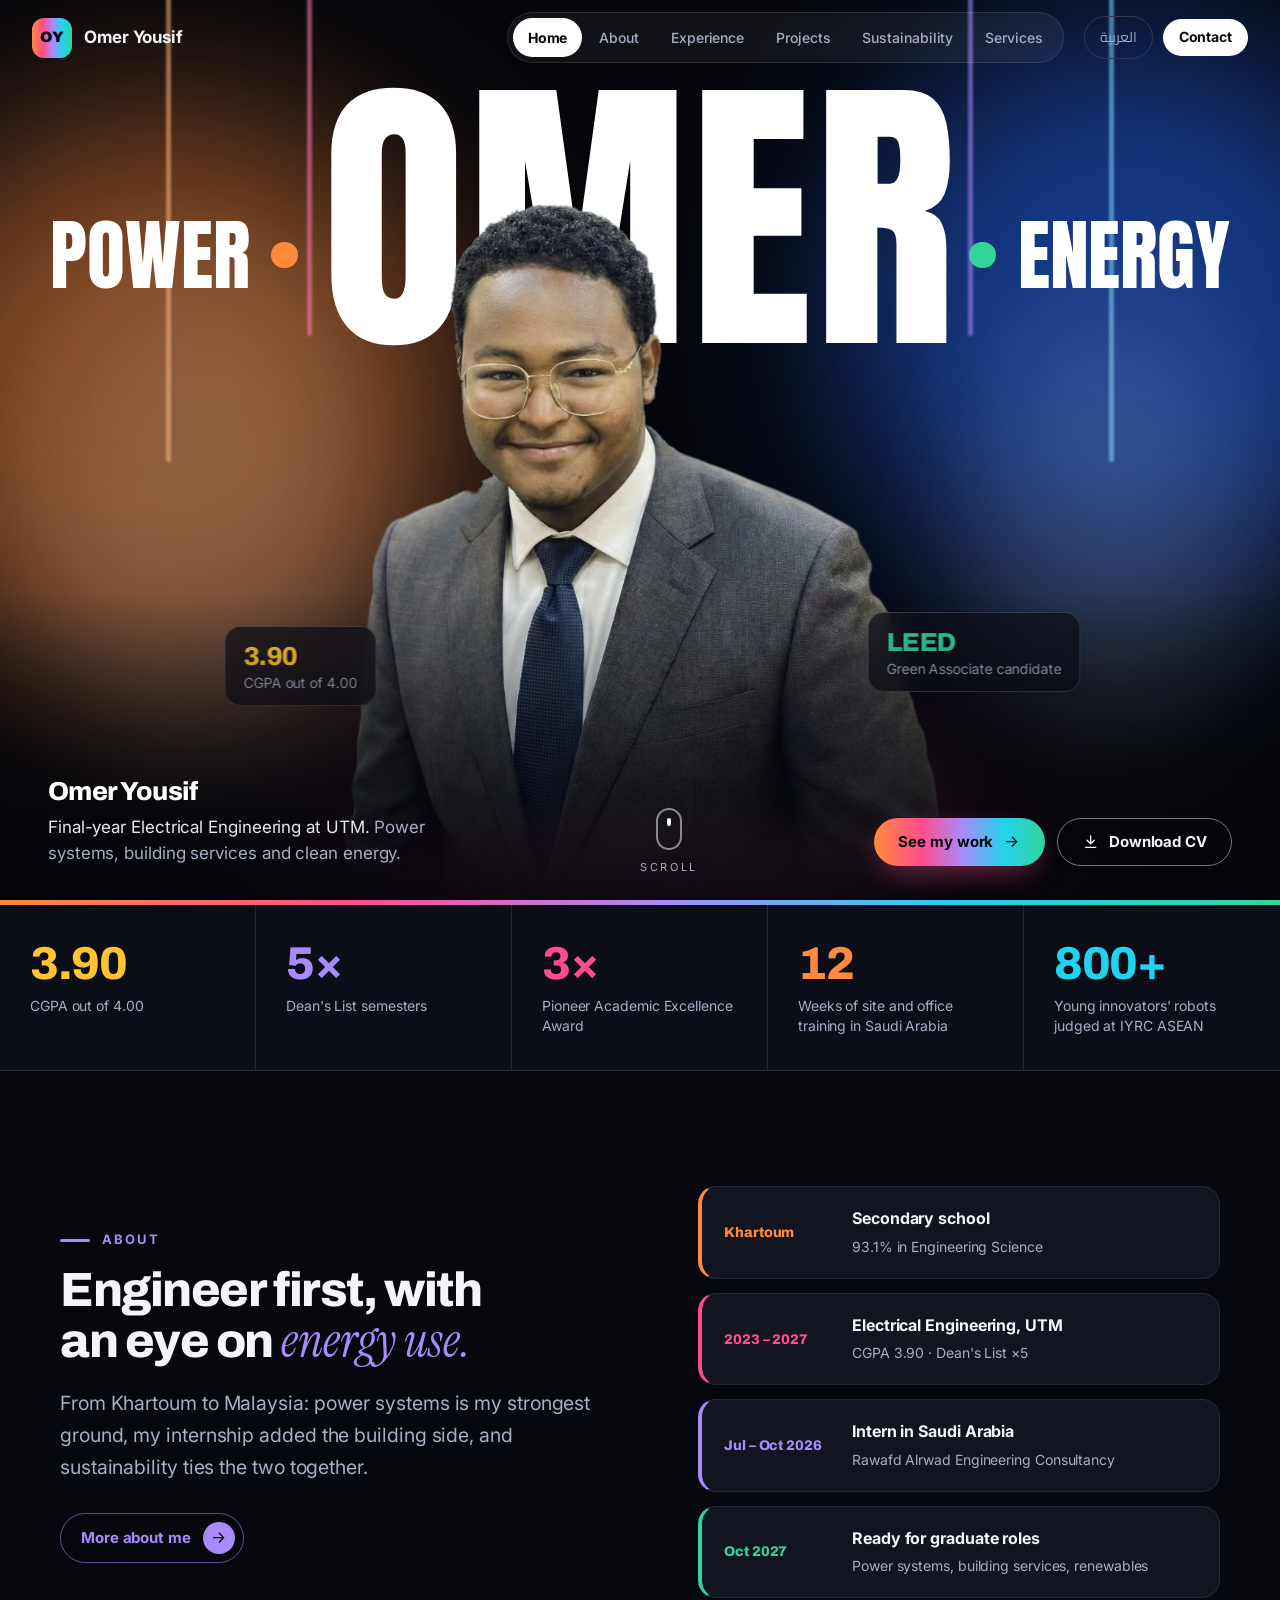
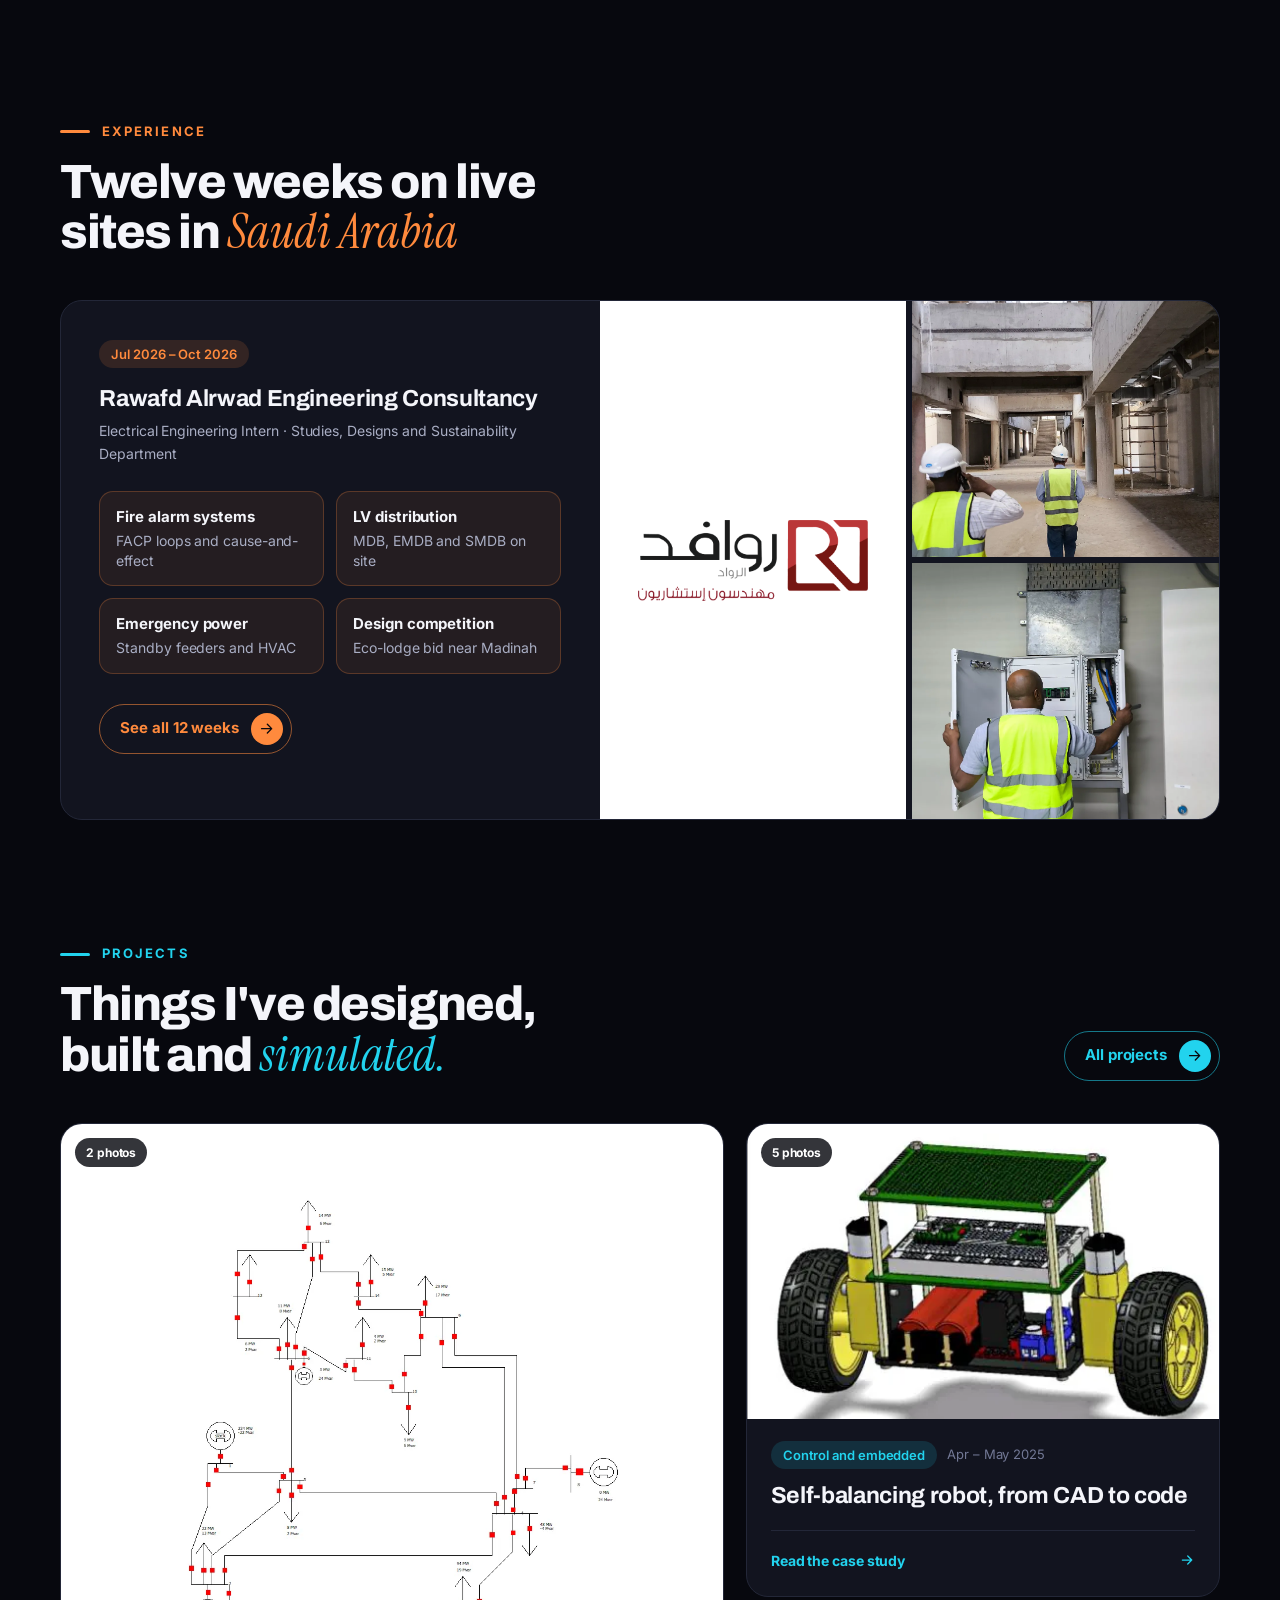
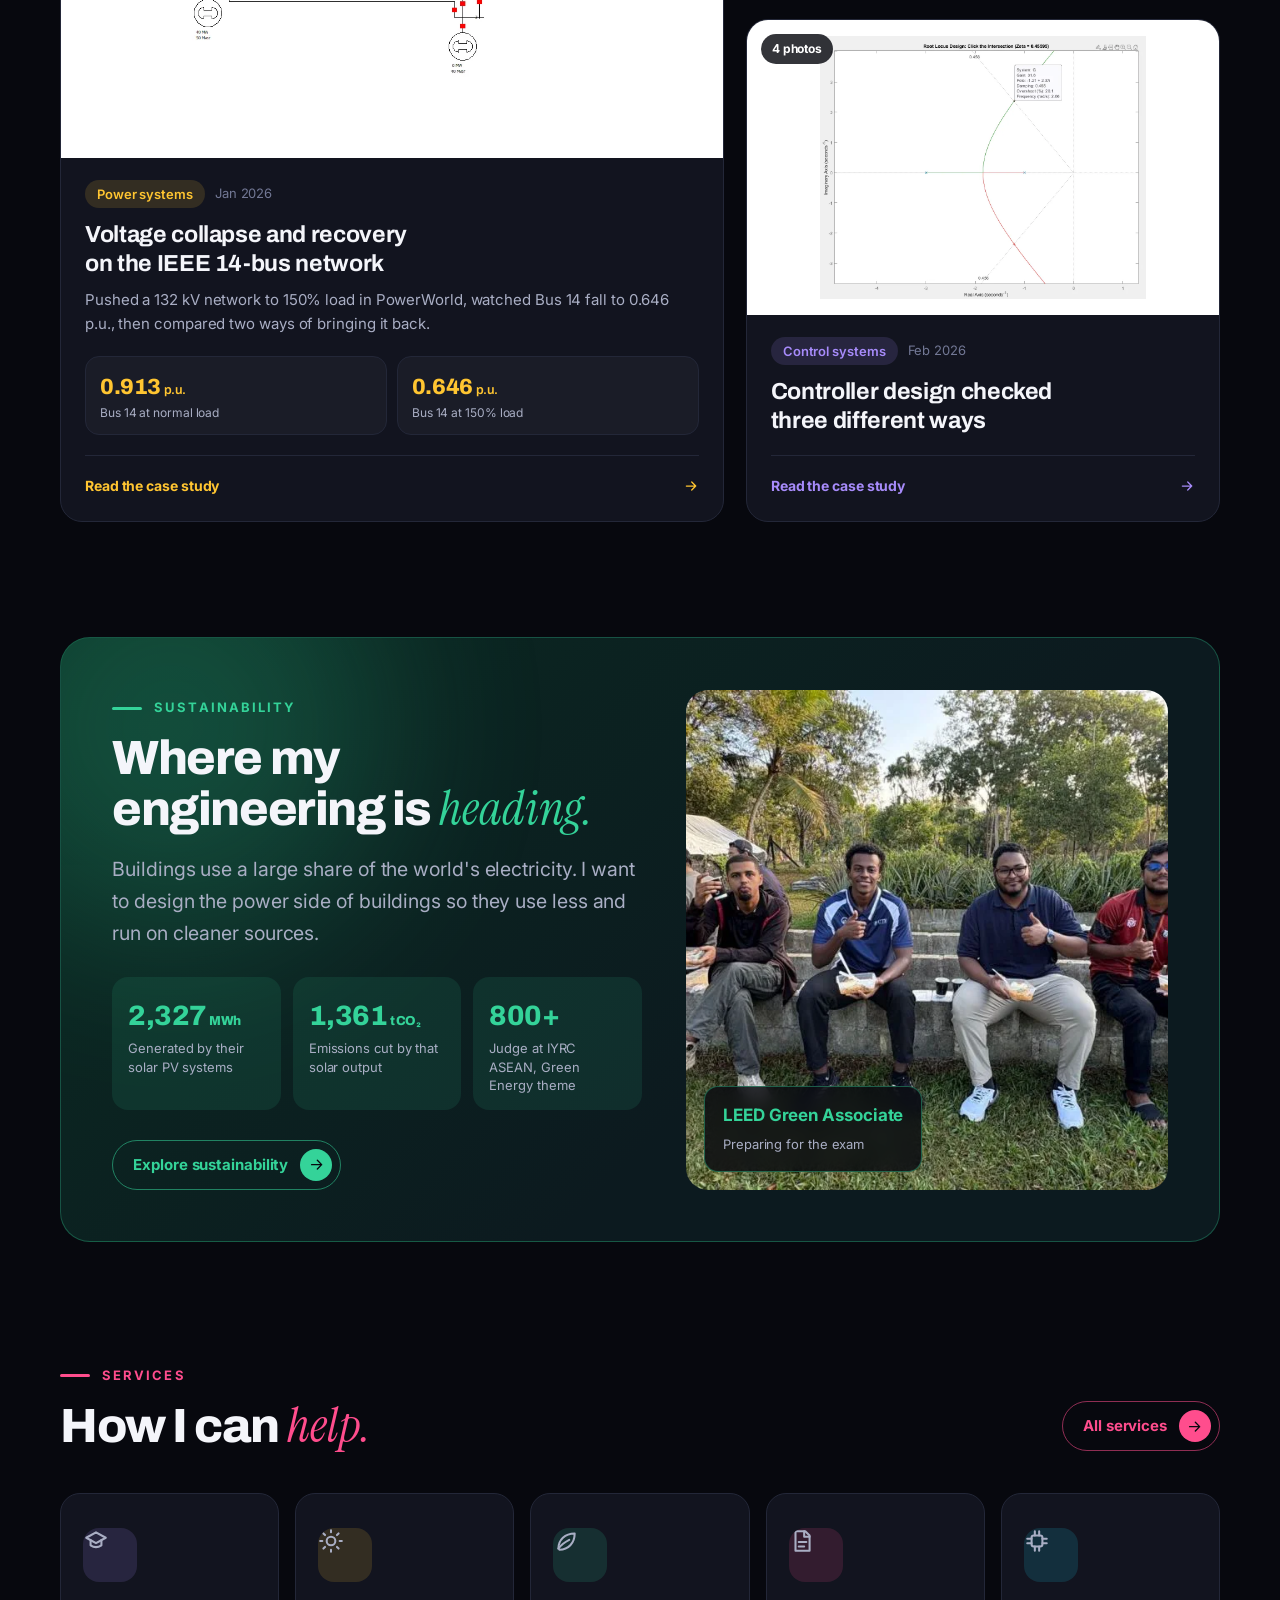
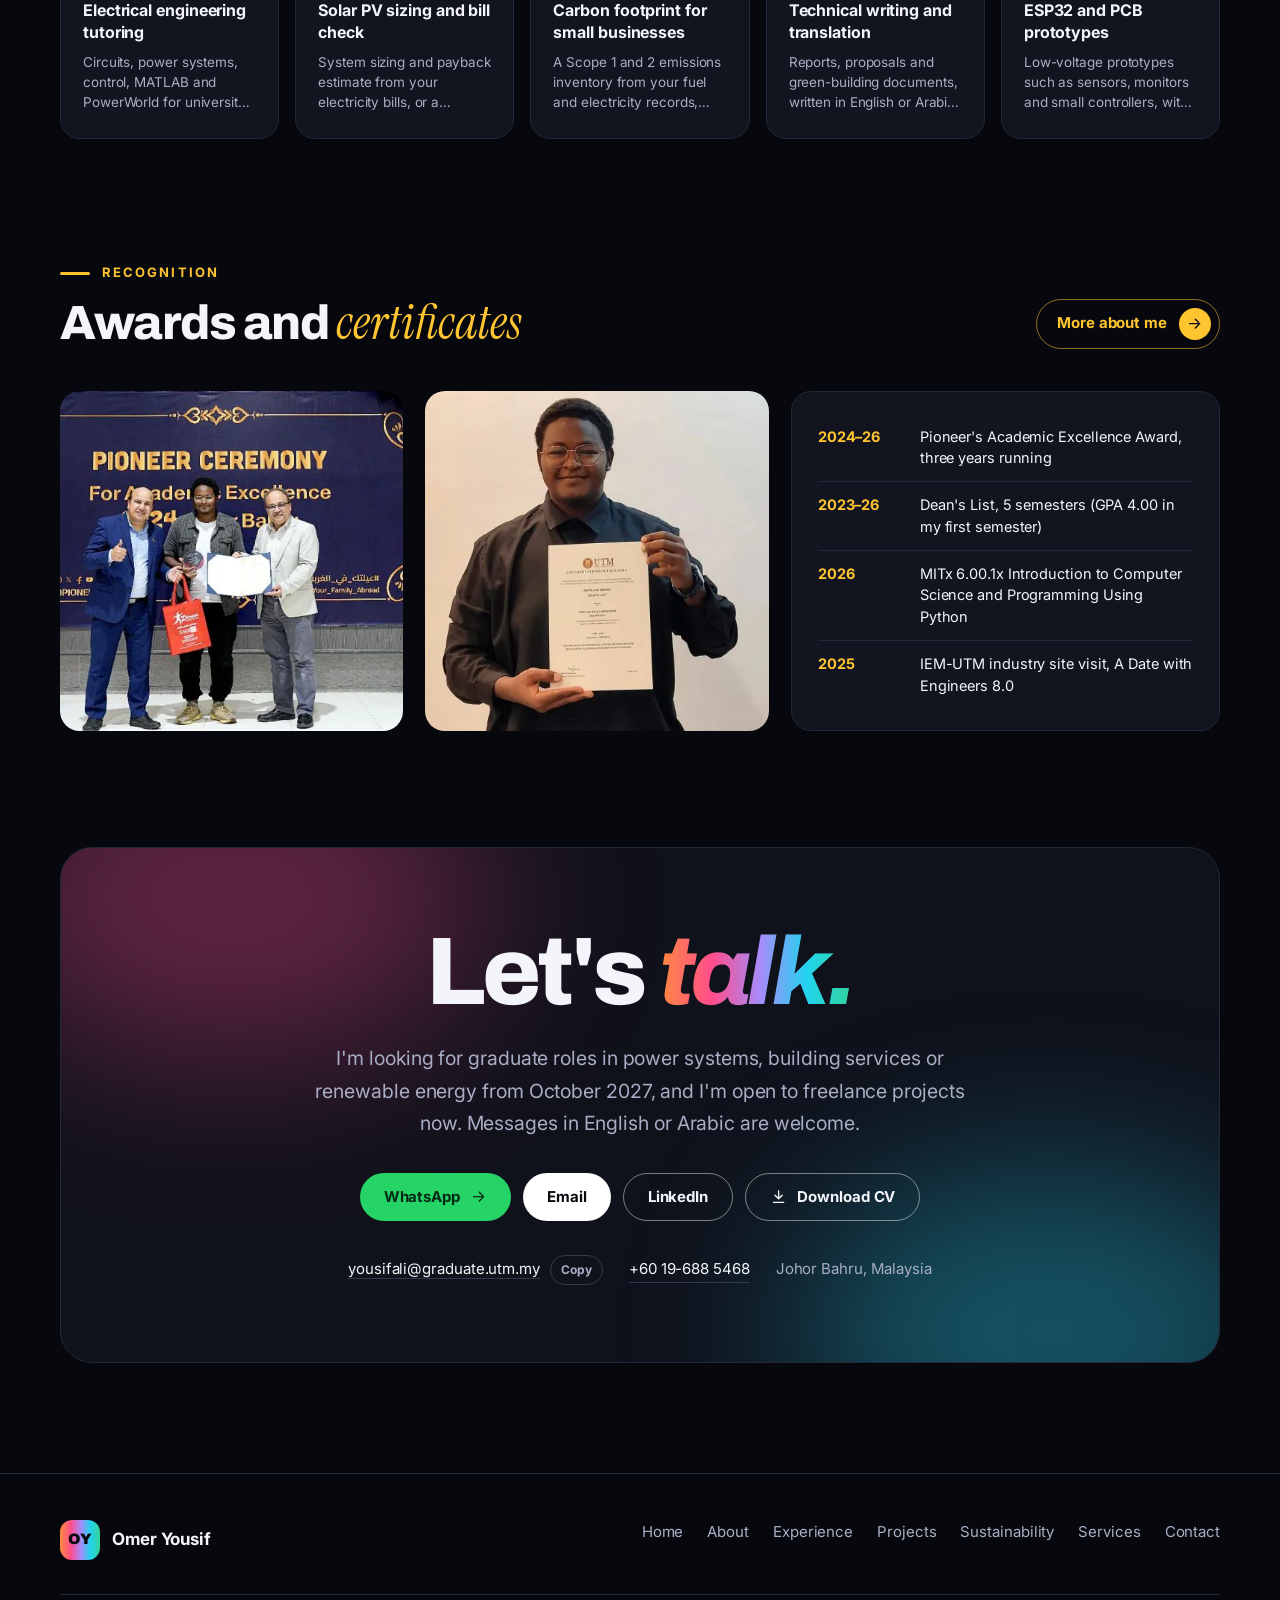
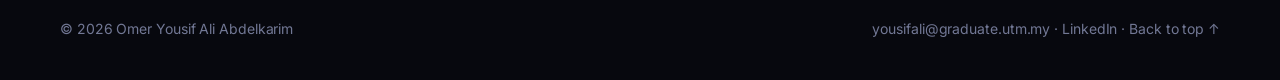
==== commit 8255bfe8: "Add SolarSpec solar PV design and proposal tool Browser-only tool at /solar/: NASA POWER climate dat" ====
--- a/index.html
+++ b/index.html
@@ -15,7 +15,7 @@
 <link rel="preconnect" href="https://fonts.gstatic.com" crossorigin>
 <link rel="stylesheet" href="https://fonts.googleapis.com/css2?family=Anton&family=Archivo:wght@400..900&family=Cairo:wght@400..1000&family=Instrument+Serif:ital@1&family=Inter:wght@400;500;600;700&display=swap">
 <link rel="preload" as="image" href="assets/img/omer-cutout.webp">
-<link rel="stylesheet" href="css/style.css?v=3">
+<link rel="stylesheet" href="css/style.css?v=4">
 </head>
 <body data-page="home">
 <a class="skip-link" href="#main">Skip to content</a>
@@ -34,7 +34,7 @@
 </dialog>
 
 <noscript><p class="noscript">This site needs JavaScript to show its content.</p></noscript>
-<script src="js/content.js?v=3"></script>
-<script src="js/main.js?v=3"></script>
+<script src="js/content.js?v=4"></script>
+<script src="js/main.js?v=4"></script>
 </body>
 </html>
